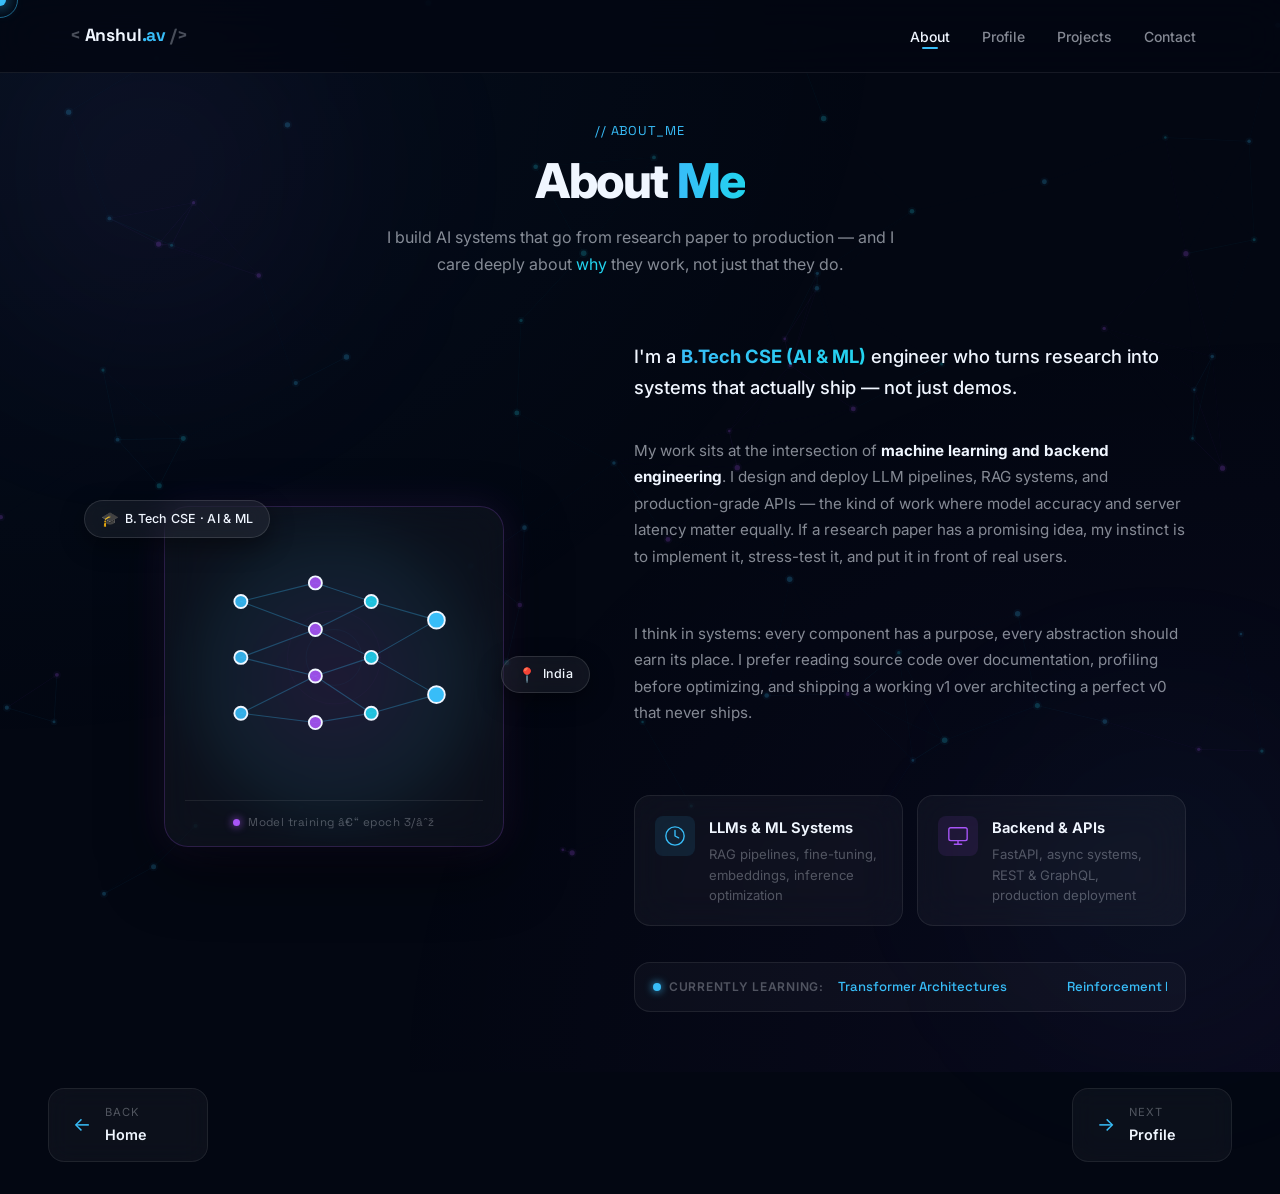
==== about.html @ 52696db9 "Initial portfolio upload" ====
<!DOCTYPE html>
<html lang="en">
<head>
  <meta charset="UTF-8" />
  <meta name="viewport" content="width=device-width, initial-scale=1.0" />
  <meta name="description" content="About Anshul Verma â€“ AI & ML Engineer. B.Tech CSE (AI & ML) student building intelligent, production-ready systems." />
  <title>About â€“ Anshul Verma</title>
  <link rel="preconnect" href="https://fonts.googleapis.com" />
  <link rel="preconnect" href="https://fonts.gstatic.com" crossorigin />
  <link href="https://fonts.googleapis.com/css2?family=Inter:wght@300;400;500;600;700;800;900&family=Space+Grotesk:wght@400;500;600;700&display=swap" rel="stylesheet" />
  <link rel="stylesheet" href="styles.css" />
</head>
<body data-page="about">

  <canvas id="neural-canvas"></canvas>
  <div class="cursor" id="cursor"></div>
  <div class="cursor-follower" id="cursor-follower"></div>

  <!-- â•â•â•â•â•â•â•â•â•â•â•â•â•â•â•â•â•â•â• NAVIGATION â•â•â•â•â•â•â•â•â•â•â•â•â•â•â•â•â•â•â• -->
  <nav class="navbar scrolled" id="navbar">
    <div class="nav-inner">
      <a href="index.html" class="nav-logo" id="nav-logo">
        <span class="logo-bracket">&lt;</span>
        Anshul<span class="accent">.av</span>
        <span class="logo-bracket">/&gt;</span>
      </a>
      <ul class="nav-links" id="nav-links">
        <li><a href="about.html"    class="nav-link active" data-page="about">About</a></li>
        <li><a href="profile.html"  class="nav-link" data-page="profile">Profile</a></li>
        <li><a href="projects.html" class="nav-link" data-page="projects">Projects</a></li>
        <li><a href="contact.html"  class="nav-link" data-page="contact">Contact</a></li>
      </ul>
      <button class="hamburger" id="hamburger" aria-label="Toggle menu">
        <span></span><span></span><span></span>
      </button>
    </div>
  </nav>

  <!-- â•â•â•â•â•â•â•â•â•â•â•â•â•â•â•â•â•â•â• ABOUT â•â•â•â•â•â•â•â•â•â•â•â•â•â•â•â•â•â•â• -->
  <section class="page-section about-section" id="about">
    <div class="page-bg-glow glow-purple-tl"></div>
    <div class="page-bg-glow glow-blue-br"></div>
    <div class="container">

      <div class="section-header page-header-anim">
        <span class="section-tag">// about_me</span>
        <h1 class="section-title">About <span class="gradient-text">Me</span></h1>
        <p class="section-sub">I build AI systems that go from research paper to production — and I care deeply about <em style="color:var(--cyan);font-style:normal">why</em> they work, not just that they do.</p>
      </div>

      <div class="about-grid-v2">

        <!-- â”€â”€ LEFT: Visual â”€â”€ -->
        <div class="about-visual about-animate-left">
          <div class="about-visual-glow"></div>

          <!-- Brain card -->
          <div class="about-brain-card glass-card">
            <svg class="brain-svg" viewBox="0 0 320 280" xmlns="http://www.w3.org/2000/svg">
              <!-- Connection lines -->
              <g stroke="rgba(56,189,248,0.3)" stroke-width="1.2" fill="none">
                <line class="nn-line" x1="60" y1="80"  x2="140" y2="60"/>
                <line class="nn-line" x1="60" y1="80"  x2="140" y2="110"/>
                <line class="nn-line" x1="60" y1="140" x2="140" y2="110"/>
                <line class="nn-line" x1="60" y1="140" x2="140" y2="160"/>
                <line class="nn-line" x1="60" y1="200" x2="140" y2="160"/>
                <line class="nn-line" x1="60" y1="200" x2="140" y2="210"/>
                <line class="nn-line" x1="140" y1="60"  x2="200" y2="80"/>
                <line class="nn-line" x1="140" y1="110" x2="200" y2="80"/>
                <line class="nn-line" x1="140" y1="110" x2="200" y2="140"/>
                <line class="nn-line" x1="140" y1="160" x2="200" y2="140"/>
                <line class="nn-line" x1="140" y1="160" x2="200" y2="200"/>
                <line class="nn-line" x1="140" y1="210" x2="200" y2="200"/>
                <line class="nn-line" x1="200" y1="80"  x2="270" y2="100"/>
                <line class="nn-line" x1="200" y1="140" x2="270" y2="100"/>
                <line class="nn-line" x1="200" y1="140" x2="270" y2="180"/>
                <line class="nn-line" x1="200" y1="200" x2="270" y2="180"/>
              </g>
              <!-- Input nodes -->
              <g fill="rgba(56,189,248,0.9)">
                <circle class="nn-node n1" cx="60" cy="80"  r="7"/>
                <circle class="nn-node n2" cx="60" cy="140" r="7"/>
                <circle class="nn-node n3" cx="60" cy="200" r="7"/>
              </g>
              <!-- Hidden layer 1 -->
              <g fill="rgba(168,85,247,0.9)">
                <circle class="nn-node n4" cx="140" cy="60"  r="7"/>
                <circle class="nn-node n5" cx="140" cy="110" r="7"/>
                <circle class="nn-node n6" cx="140" cy="160" r="7"/>
                <circle class="nn-node n7" cx="140" cy="210" r="7"/>
              </g>
              <!-- Hidden layer 2 -->
              <g fill="rgba(34,211,238,0.9)">
                <circle class="nn-node n8" cx="200" cy="80"  r="7"/>
                <circle class="nn-node n1" cx="200" cy="140" r="7"/>
                <circle class="nn-node n2" cx="200" cy="200" r="7"/>
              </g>
              <!-- Output -->
              <g fill="rgba(56,189,248,1)">
                <circle class="nn-node n3" cx="270" cy="100" r="9"/>
                <circle class="nn-node n4" cx="270" cy="180" r="9"/>
              </g>
              <!-- Pulse rings -->
              <circle cx="160" cy="140" r="30" stroke="rgba(56,189,248,0.3)" stroke-width="1" fill="none" opacity="0.15" class="pulse-ring"/>
              <circle cx="160" cy="140" r="50" stroke="rgba(168,85,247,0.2)" stroke-width="1" fill="none" opacity="0.15" class="pulse-ring pr2"/>
            </svg>

            <div class="brain-card-footer">
              <span class="brain-chip">
                <span class="chip-dot"></span>
                Model training â€“ epoch 3/âˆž
              </span>
            </div>
          </div>

          <!-- Floating info chips -->
          <div class="info-chip chip-a glass-pill">
            <span class="chip-icon">&#127891;</span> B.Tech CSE &middot; AI &amp; ML
          </div>
          <div class="info-chip chip-b glass-pill">
            <span class="chip-icon">&#128205;</span> India
          </div>
        </div>

        <!-- â”€â”€ RIGHT: Text content â”€â”€ -->
        <div class="about-content about-animate-right">

          <!-- Intro -->
          <div class="about-intro">
            <p class="about-lead">
              I'm a <span class="highlight-word">B.Tech CSE (AI &amp; ML)</span> engineer who turns research into systems that actually ship &mdash; not just demos.
            </p>
            <p class="about-body">
              My work sits at the intersection of <strong style="color:var(--text-primary)">machine learning and backend engineering</strong>.
              I design and deploy LLM pipelines, RAG systems, and production-grade APIs &mdash;
              the kind of work where model accuracy and server latency matter equally.
              If a research paper has a promising idea, my instinct is to implement it, stress-test it, and put it in front of real users.
            </p>
            <p class="about-body">
              I think in systems: every component has a purpose, every abstraction should earn its place.
              I prefer reading source code over documentation, profiling before optimizing,
              and shipping a working v1 over architecting a perfect v0 that never ships.
            </p>
          </div>

          <!-- Focus area cards - reduced to 2 meaningful ones -->
          <div class="interest-grid interest-grid-2col">
            <div class="interest-card glass-card">
              <div class="interest-icon-wrap blue">
                <svg viewBox="0 0 24 24" width="22" height="22"><path d="M12 2a10 10 0 100 20A10 10 0 0012 2z"/><path d="M12 6v6l4 2"/></svg>
              </div>
              <div>
                <strong>LLMs &amp; ML Systems</strong>
                <p>RAG pipelines, fine-tuning, embeddings, inference optimization</p>
              </div>
            </div>
            <div class="interest-card glass-card">
              <div class="interest-icon-wrap purple">
                <svg viewBox="0 0 24 24" width="22" height="22"><rect x="2" y="3" width="20" height="14" rx="2"/><path d="M8 21h8M12 17v4"/></svg>
              </div>
              <div>
                <strong>Backend &amp; APIs</strong>
                <p>FastAPI, async systems, REST &amp; GraphQL, production deployment</p>
              </div>
            </div>
          </div>

          <!-- Currently learning ticker -->
          <div class="learning-bar">
            <span class="learning-label">
              <span class="badge-dot blue-anim"></span>
              Currently learning:
            </span>
            <div class="learning-ticker-wrap">
              <div class="learning-ticker" id="learning-ticker">
                <span>Transformer Architectures</span>
                <span>Reinforcement Learning</span>
                <span>Kubernetes &amp; MLOps</span>
                <span>LangGraph Agents</span>
                <span>Rust for Systems</span>
              </div>
            </div>
          </div>

        </div>
      </div>
    </div>
  </section>

  <!-- Page navigation hints -->
  <div class="page-nav-hints">
    <a href="index.html" class="page-hint-card hint-prev">
      <span class="hint-icon">&larr;</span>
      <div>
        <span class="hint-label">Back</span>
        <span class="hint-title">Home</span>
      </div>
    </a>
    <a href="profile.html" class="page-hint-card">
      <span class="hint-icon">&rarr;</span>
      <div>
        <span class="hint-label">Next</span>
        <span class="hint-title">Profile</span>
      </div>
    </a>
  </div>

  <script src="script.js?v=20260416162030"></script>
</body>
</html>
---- styles.css ----
/* â•â•â•â•â•â•â•â•â•â•â•â•â•â•â•â•â•â•â•â•â•â•â•â•â•â•â•â•â•â•â•â•â•â•â•â•â•â•â•â•â•â•â•
   NEURAL.DEV â€” AI Portfolio Styles
   â•â•â•â•â•â•â•â•â•â•â•â•â•â•â•â•â•â•â•â•â•â•â•â•â•â•â•â•â•â•â•â•â•â•â•â•â•â•â•â•â•â•â• */

/* â”€â”€ Reset & Base â”€â”€ */
*, *::before, *::after { box-sizing: border-box; margin: 0; padding: 0; }

:root {
  --bg-black:    #030712;
  --bg-navy:     #060d1f;
  --bg-card:     rgba(255,255,255,0.04);
  --bg-card-hov: rgba(255,255,255,0.07);
  --border:      rgba(255,255,255,0.08);
  --border-hov:  rgba(56,189,248,0.35);

  --blue:   #38bdf8;
  --cyan:   #22d3ee;
  --purple: #a855f7;
  --violet: #7c3aed;
  --pink:   #ec4899;

  --grad-main:   linear-gradient(135deg, var(--blue), var(--purple));
  --grad-text:   linear-gradient(90deg, var(--blue), var(--cyan), var(--purple));
  --grad-glow:   radial-gradient(ellipse at center, rgba(56,189,248,0.15), transparent 70%);

  --text-primary:   #f0f6ff;
  --text-secondary: rgba(240,246,255,0.55);
  --text-muted:     rgba(240,246,255,0.30);

  --font-main: 'Inter', system-ui, sans-serif;
  --font-mono: 'Space Grotesk', monospace;

  --radius-sm:  8px;
  --radius-md:  16px;
  --radius-lg:  24px;
  --radius-xl:  32px;

  --shadow-glow-blue:   0 0 40px rgba(56,189,248,0.25);
  --shadow-glow-purple: 0 0 40px rgba(168,85,247,0.25);
  --transition:  all 0.3s cubic-bezier(0.4, 0, 0.2, 1);
}

html { scroll-behavior: smooth; scrollbar-width: thin; scrollbar-color: var(--blue) var(--bg-black); }
html::-webkit-scrollbar { width: 5px; }
html::-webkit-scrollbar-track { background: var(--bg-black); }
html::-webkit-scrollbar-thumb { background: var(--blue); border-radius: 99px; }

body {
  font-family: var(--font-main);
  background: var(--bg-black);
  color: var(--text-primary);
  overflow-x: hidden;
  
  line-height: 1.65;
  -webkit-font-smoothing: antialiased;
}

svg { stroke: currentColor; stroke-width: 2; fill: none; stroke-linecap: round; stroke-linejoin: round; }

a { color: inherit; text-decoration: none; }

/* â”€â”€ Utility â”€â”€ */
.container { max-width: 1140px; margin: 0 auto; padding: 0 24px; }
.gradient-text {
  background: var(--grad-text);
  -webkit-background-clip: text;
  background-clip: text;
  -webkit-text-fill-color: transparent;
  background-size: 200% auto;
  animation: grad-shift 4s ease infinite;
}

@keyframes grad-shift {
  0%,100% { background-position: 0% center; }
  50%      { background-position: 100% center; }
}

.glass-card { transform: translateZ(0);
  background: var(--bg-card);
  border: 1px solid var(--border);
  backdrop-filter: blur(20px);
  -webkit-backdrop-filter: blur(20px);
  border-radius: var(--radius-lg);
  transition: var(--transition);
}
.glass-card:hover { background: var(--bg-card-hov); border-color: var(--border-hov); }

.glass-pill {
  background: rgba(255,255,255,0.06);
  border: 1px solid rgba(255,255,255,0.12);
  backdrop-filter: blur(12px);
  border-radius: 99px;
  padding: 6px 16px;
  font-size: 0.78rem;
  font-weight: 500;
  letter-spacing: 0.02em;
}

.accent        { color: var(--blue); }
.accent-blue   { color: var(--blue); }
.accent-cyan   { color: var(--cyan); }
.accent-purple { color: var(--purple); }

/* â”€â”€ Canvas â”€â”€ */
#neural-canvas {
  position: fixed;
  inset: 0;
  z-index: 0;
  pointer-events: none;
  opacity: 0.55;
}

/* â”€â”€ Custom Cursor â”€â”€ */
.cursor {
  width: 12px; height: 12px;
  background: var(--blue);
  border-radius: 50%;
  position: fixed;
  top: 0; left: 0;
  pointer-events: none;
  z-index: 9999;
  transform: translate(-50%,-50%);
  transition: transform 0.1s, background 0.2s, opacity 0.3s;
  box-shadow: 0 0 16px var(--blue);
  opacity: 0;
}
.cursor-follower {
  width: 36px; height: 36px;
  border: 1.5px solid rgba(56,189,248,0.5);
  border-radius: 50%;
  position: fixed;
  top: 0; left: 0;
  pointer-events: none;
  z-index: 9998;
  transform: translate(-50%,-50%);
  transition: transform 0.15s ease, width 0.25s, height 0.25s, border-color 0.25s, opacity 0.3s;
  opacity: 0;
}
body:has(a:hover) .cursor-follower,
body:has(button:hover) .cursor-follower {
  width: 56px; height: 56px;
  border-color: rgba(168,85,247,0.6);
}
body:has(a:hover) .cursor { background: var(--purple); box-shadow: 0 0 16px var(--purple); }

/* â”€â”€ Navbar â”€â”€ */
.navbar {
  position: fixed;
  top: 0; left: 0; right: 0;
  z-index: 1000;
  padding: 0 24px;
  background: transparent;
  transition: var(--transition);
}
.navbar.scrolled {
  background: rgba(3,7,18,0.85);
  backdrop-filter: blur(20px);
  -webkit-backdrop-filter: blur(20px);
  border-bottom: 1px solid var(--border);
}
.nav-inner {
  max-width: 1140px;
  margin: 0 auto;
  display: flex;
  align-items: center;
  height: 72px;
  gap: 40px;
}
.nav-logo {
  font-family: var(--font-mono);
  font-size: 1.1rem;
  font-weight: 700;
  letter-spacing: -0.01em;
  white-space: nowrap;
  flex-shrink: 0;
}
.logo-bracket { color: var(--text-muted); }

.nav-links {
  display: flex;
  list-style: none;
  gap: 4px;
  margin-left: auto;
}
.nav-link {
  padding: 8px 14px;
  font-size: 0.875rem;
  font-weight: 500;
  color: var(--text-secondary);
  border-radius: var(--radius-sm);
  transition: var(--transition);
  position: relative;
}
.nav-link::after {
  content: '';
  position: absolute;
  bottom: 4px; left: 50%;
  width: 0; height: 2px;
  background: var(--blue);
  border-radius: 99px;
  transform: translateX(-50%);
  transition: width 0.3s;
}
.nav-link:hover, .nav-link.active { color: var(--text-primary); }
.nav-link.active::after, .nav-link:hover::after { width: 16px; }

.nav-cta {
  display: flex;
  align-items: center;
  gap: 8px;
  padding: 10px 22px;
  background: var(--grad-main);
  border-radius: var(--radius-sm);
  font-size: 0.875rem;
  font-weight: 600;
  flex-shrink: 0;
  transition: var(--transition);
  box-shadow: 0 0 24px rgba(56,189,248,0.2);
}
.nav-cta svg { width: 16px; height: 16px; transition: transform 0.3s; }
.nav-cta:hover { box-shadow: 0 0 32px rgba(56,189,248,0.4); transform: translateY(-1px); }
.nav-cta:hover svg { transform: translateX(3px); }

.hamburger {
  display: none;
  flex-direction: column;
  justify-content: center;
  gap: 5px;
  background: none;
  border: none;
  
  padding: 4px;
  margin-left: auto;
}
.hamburger span {
  display: block;
  width: 24px;
  height: 2px;
  background: var(--text-primary);
  border-radius: 2px;
  transition: var(--transition);
}

/* â”€â”€ Hero â”€â”€ */
.hero {
  min-height: 100vh;
  display: grid;
  grid-template-columns: 1fr 1fr;
  align-items: center;
  gap: 60px;
  padding: 120px 60px 80px;
  max-width: 1240px;
  margin: 0 auto;
  position: relative;
  z-index: 1;
}
.hero-grid-overlay {
  position: absolute;
  inset: 0;
  background-image:
    linear-gradient(rgba(56,189,248,0.03) 1px, transparent 1px),
    linear-gradient(90deg, rgba(56,189,248,0.03) 1px, transparent 1px);
  background-size: 60px 60px;
  mask-image: radial-gradient(ellipse at 50% 50%, black 40%, transparent 80%);
  pointer-events: none;
}
.hero-badge {
  display: inline-flex;
  align-items: center;
  gap: 8px;
  padding: 8px 18px;
  background: rgba(56,189,248,0.08);
  border: 1px solid rgba(56,189,248,0.2);
  border-radius: 99px;
  font-size: 0.8rem;
  font-weight: 500;
  color: var(--blue);
  margin-bottom: 28px;
  animation: fade-up 0.7s ease both;
}
.badge-dot {
  width: 8px; height: 8px;
  border-radius: 50%;
  background: var(--blue);
  box-shadow: 0 0 8px var(--blue);
  animation: pulse-dot 2s ease infinite;
}
.badge-dot.green { background: #22c55e; box-shadow: 0 0 8px #22c55e; }
@keyframes pulse-dot {
  0%,100% { transform: scale(1); opacity: 1; }
  50%      { transform: scale(1.3); opacity: 0.7; }
}

.hero-title {
  font-size: clamp(2.8rem, 5vw, 5rem);
  font-weight: 900;
  line-height: 1.08;
  letter-spacing: -0.03em;
  margin-bottom: 24px;
}
.hero-title .line {
  display: block;
  animation: fade-up 0.7s ease both;
}
.hero-title .line:nth-child(1) { animation-delay: 0.1s; }
.hero-title .line:nth-child(2) { animation-delay: 0.2s; }
.hero-title .line:nth-child(3) { animation-delay: 0.3s; }

.hero-sub {
  font-size: 1.05rem;
  color: var(--text-secondary);
  max-width: 500px;
  line-height: 1.75;
  margin-bottom: 36px;
  animation: fade-up 0.7s 0.4s ease both;
}

.hero-actions {
  display: flex;
  gap: 14px;
  flex-wrap: wrap;
  margin-bottom: 48px;
  animation: fade-up 0.7s 0.5s ease both;
}

/* Buttons */
.btn {
  display: inline-flex;
  align-items: center;
  gap: 8px;
  padding: 13px 28px;
  border-radius: var(--radius-sm);
  font-size: 0.9rem;
  font-weight: 600;
  
  border: none;
  transition: var(--transition);
  position: relative;
  overflow: hidden;
}
.btn-primary {
  background: var(--grad-main);
  color: #fff;
  box-shadow: 0 0 28px rgba(56,189,248,0.2);
}
.btn-primary:hover { transform: translateY(-2px); box-shadow: 0 0 44px rgba(56,189,248,0.35); }
.btn-ghost {
  background: var(--bg-card);
  color: var(--text-primary);
  border: 1px solid var(--border);
}
.btn-ghost:hover { border-color: var(--border-hov); background: var(--bg-card-hov); transform: translateY(-2px); }
.btn.full-width { width: 100%; justify-content: center; }
.btn svg { width: 18px; height: 18px; }
.btn-glow {
  position: absolute;
  inset: 0;
  background: radial-gradient(circle at 50% 50%, rgba(255,255,255,0.15), transparent 70%);
  opacity: 0;
  transition: opacity 0.3s;
}
.btn:hover .btn-glow { opacity: 1; }

.hero-stats {
  display: flex;
  align-items: center;
  gap: 24px;
  animation: fade-up 0.7s 0.6s ease both;
}
.stat { text-align: center; }
.stat-num {
  display: block;
  font-size: 2rem;
  font-weight: 800;
  line-height: 1;
  background: var(--grad-text);
  -webkit-background-clip: text;
  background-clip: text;
  -webkit-text-fill-color: transparent;
}
.stat-label { font-size: 0.75rem; color: var(--text-muted); font-weight: 500; letter-spacing: 0.04em; text-transform: uppercase; }
.stat-divider { width: 1px; height: 40px; background: var(--border); }

/* Hero Visual */
.hero-visual {
  position: relative;
  display: flex;
  justify-content: center;
  align-items: center;
  min-height: 480px;
  animation: fade-up 0.9s 0.3s ease both;
}

/* Orbs */
.orb {
  position: absolute;
  border-radius: 50%;
  filter: blur(70px);
  pointer-events: none;
  animation: orb-float 8s ease-in-out infinite;
}
.orb-1 { width: 280px; height: 280px; background: rgba(56,189,248,0.14); top: -40px; right: -40px; animation-delay: 0s; }
.orb-2 { width: 200px; height: 200px; background: rgba(168,85,247,0.16); bottom: 40px; left: -20px; animation-delay: -3s; }
.orb-3 { width: 140px; height: 140px; background: rgba(34,211,238,0.1); top: 50%; right: 60px; animation-delay: -5s; }
@keyframes orb-float {
  0%,100% { transform: translateY(0) scale(1); }
  50%      { transform: translateY(-20px) scale(1.05); }
}

/* AI Card */
.ai-card {
  width: 380px;
  padding: 0;
  overflow: hidden;
  box-shadow: 0 24px 60px rgba(0,0,0,0.5), var(--shadow-glow-blue);
  animation: card-float 6s ease-in-out infinite;
  position: relative;
  z-index: 2;
}
@keyframes card-float {
  0%,100% { transform: translateY(0) rotate(0.5deg); }
  50%      { transform: translateY(-12px) rotate(-0.5deg); }
}
.ai-card-header {
  display: flex;
  align-items: center;
  justify-content: space-between;
  padding: 14px 18px;
  border-bottom: 1px solid var(--border);
  background: rgba(255,255,255,0.03);
}
.ai-card-dots { display: flex; gap: 6px; }
.ai-card-dots span { width: 10px; height: 10px; border-radius: 50%; background: rgba(255,255,255,0.12); }
.ai-card-dots span:nth-child(1) { background: #ff5f57; }
.ai-card-dots span:nth-child(2) { background: #ffbd2e; }
.ai-card-dots span:nth-child(3) { background: #28ca42; }
.ai-card-label { font-size: 0.7rem; color: var(--text-muted); font-family: var(--font-mono); letter-spacing: 0.02em; }

.ai-card-body { padding: 18px; display: flex; flex-direction: column; gap: 10px; }

.terminal-line {
  font-family: var(--font-mono);
  font-size: 0.78rem;
  line-height: 1.6;
  color: var(--text-secondary);
}
.t-key    { color: var(--blue); }
.t-op     { color: var(--text-muted); }
.t-str    { color: #86efac; }
.t-fn     { color: var(--purple); }
.t-paren  { color: var(--cyan); }
.t-num    { color: #fdba74; }
.t-comment{ color: var(--cyan); }
.typing::after {
  content: '|';
  animation: blink 1s step-end infinite;
  color: var(--blue);
}
@keyframes blink { 0%,100%{opacity:1} 50%{opacity:0} }

.progress-bar-wrap {
  height: 4px;
  background: rgba(255,255,255,0.06);
  border-radius: 99px;
  overflow: hidden;
  margin-top: 4px;
}
.progress-bar {
  height: 100%;
  width: 0%;
  background: var(--grad-main);
  border-radius: 99px;
  animation: progress-fill 3s 1s ease forwards;
}
@keyframes progress-fill { to { width: 87%; } }

.metric-row {
  display: flex;
  gap: 12px;
  margin-top: 4px;
}
.metric {
  flex: 1;
  display: flex;
  flex-direction: column;
  gap: 4px;
  padding: 10px;
  background: rgba(255,255,255,0.04);
  border-radius: var(--radius-sm);
  border: 1px solid var(--border);
}
.m-label { font-size: 0.62rem; color: var(--text-muted); text-transform: uppercase; letter-spacing: 0.05em; }
.m-val { font-size: 0.9rem; font-weight: 700; font-family: var(--font-mono); }

/* Floating tags */
.tag-float {
  position: absolute;
  z-index: 3;
  box-shadow: 0 8px 24px rgba(0,0,0,0.4);
  animation: tag-float 4s ease-in-out infinite;
}
.tag-1 { top: 10%; left: -30px;  animation-delay: 0s; }
.tag-2 { top: 30%; right: -30px; animation-delay: -1.5s; }
.tag-3 { bottom: 25%; left: -20px; animation-delay: -2.5s; }
.tag-4 { bottom: 10%; right: -20px; animation-delay: -1s; }
@keyframes tag-float {
  0%,100% { transform: translateY(0); }
  50%      { transform: translateY(-8px); }
}

/* â”€â”€ Sections â”€â”€ */
.section {
  padding: 120px 0;
  position: relative;
  z-index: 1;
}
.section-header {
  text-align: center;
  margin-bottom: 64px;
}
.section-tag {
  font-family: var(--font-mono);
  font-size: 0.8rem;
  color: var(--blue);
  letter-spacing: 0.06em;
  text-transform: uppercase;
  display: block;
  margin-bottom: 12px;
}
.section-title {
  font-size: clamp(2rem, 4vw, 3rem);
  font-weight: 800;
  letter-spacing: -0.03em;
  line-height: 1.15;
}
.section-sub {
  font-size: 1rem;
  color: var(--text-secondary);
  max-width: 520px;
  margin: 16px auto 0;
}

/* Reveal animation â€” disabled, all sections use direct CSS animations */
.reveal {
  opacity: 1;
  transform: none;
}
.reveal.in-view {
  opacity: 1;
  transform: none;
}
/* Hard fallback: force all reveals visible after 3s so content is never stuck hidden */
.reveal-unlocked .reveal {
  opacity: 1 !important;
  transform: translateY(0) !important;
}
/* Reduced motion + print fallback */
@media (prefers-reduced-motion: reduce) {
  .reveal { opacity: 1; transform: none; }
}

/* â”€â”€ About v2 â”€â”€ */
.about-section {
  background:
    radial-gradient(ellipse at top left,  rgba(56,189,248,0.05), transparent 50%),
    radial-gradient(ellipse at bottom right, rgba(168,85,247,0.05), transparent 50%);
}

/* Slightly fade particles on about page for less visual noise */
[data-page="about"] #neural-canvas { opacity: 0.28; }

.PLACEHOLDER_REMOVE {
}

/* About section â€” always visible, animates in nicely when JS adds .about-visible */
.about-header-anim,
.about-animate-left,
.about-animate-right {
  /* Start visible â€” JS will briefly hide and animate in for enhancement */
  opacity: 1;
  transform: none;
  transition: opacity 0.7s cubic-bezier(0.4, 0, 0.2, 1),
              transform 0.7s cubic-bezier(0.4, 0, 0.2, 1);
}

/* JS-enhanced: only hide initially if JS is active (body gets js-ready class) */
.js-ready .about-header-anim { opacity: 0; transform: translateY(24px); }
.js-ready .about-animate-left  { opacity: 0; transform: translateX(-36px); }
.js-ready .about-animate-right { opacity: 0; transform: translateX(36px); }

.about-header-anim.about-visible  { opacity: 1; transform: translateY(0); }
.about-animate-left.about-visible  { opacity: 1; transform: translateX(0); }
.about-animate-right.about-visible { opacity: 1; transform: translateX(0); }

/* Safety: always show regardless */
.reveal-unlocked .about-header-anim,
.reveal-unlocked .about-animate-left,
.reveal-unlocked .about-animate-right {
  opacity: 1 !important;
  transform: none !important;
}

/* Split grid */
.about-grid-v2 {
  display: grid;
  grid-template-columns: 1fr 1.15fr;
  gap: 60px;
  align-items: center;
}

/* â”€â”€ LEFT: Visual â”€â”€ */
.about-visual {
  position: relative;
  display: flex;
  justify-content: center;
  align-items: center;
  min-height: 420px;
  min-width: 0;
}
.about-visual-glow {
  position: absolute;
  width: 340px; height: 340px;
  border-radius: 50%;
  background: radial-gradient(circle, rgba(168,85,247,0.12), rgba(56,189,248,0.08) 50%, transparent 70%);
  animation: glow-pulse 4s ease-in-out infinite;
  pointer-events: none;
}

/* Brain card */
.about-brain-card {
  width: 340px;
  padding: 20px 20px 14px;
  border-color: rgba(168,85,247,0.2);
  box-shadow: 0 24px 60px rgba(0,0,0,0.5), 0 0 40px rgba(168,85,247,0.12);
  animation: card-float 7s ease-in-out infinite;
  z-index: 2;
  position: relative;
}
.brain-svg { width: 100%; height: auto; display: block; }

/* Neural node pulse animations */
.nn-node { animation: node-pulse 3s ease-in-out infinite; }
.n1 { animation-delay: 0s; }
.n2 { animation-delay: 0.4s; }
.n3 { animation-delay: 0.8s; }
.n4 { animation-delay: 0.2s; }
.n5 { animation-delay: 0.6s; }
.n6 { animation-delay: 1s; }
.n7 { animation-delay: 0.3s; }
.n8 { animation-delay: 0.9s; }
@keyframes node-pulse {
  0%,100% { opacity: 0.8; transform: scale(1); }
  50%      { opacity: 1;   transform: scale(1.15); }
}

/* Connection line shimmer */
.nn-line { animation: line-shimmer 3s ease-in-out infinite; }
.nn-line:nth-child(even) { animation-delay: 0.7s; }
@keyframes line-shimmer {
  0%,100% { opacity: 0.25; }
  50%      { opacity: 0.65; }
}

/* Pulse rings on center node */
.pulse-ring { animation: ring-expand 3s ease-out infinite; transform-origin: 160px 140px; }
.pr2        { animation-delay: 1s; }
@keyframes ring-expand {
  0%   { transform: scale(0.8); opacity: 0.4; }
  70%  { transform: scale(1.4); opacity: 0; }
  100% { transform: scale(0.8); opacity: 0; }
}

/* Card footer chip */
.brain-card-footer {
  margin-top: 12px;
  padding-top: 12px;
  border-top: 1px solid var(--border);
  display: flex;
  justify-content: center;
}
.brain-chip {
  display: inline-flex;
  align-items: center;
  gap: 8px;
  font-size: 0.72rem;
  font-family: var(--font-mono);
  color: var(--text-muted);
  letter-spacing: 0.04em;
}
.chip-dot {
  width: 7px; height: 7px;
  border-radius: 50%;
  background: #a855f7;
  box-shadow: 0 0 8px #a855f7;
  animation: pulse-dot 1.5s ease infinite;
  flex-shrink: 0;
}

/* Floating info chips */
.info-chip {
  position: absolute;
  font-size: 0.78rem;
  font-weight: 500;
  display: flex;
  align-items: center;
  gap: 6px;
  box-shadow: 0 8px 24px rgba(0,0,0,0.4);
  animation: tag-float 4s ease-in-out infinite;
  z-index: 3;
  white-space: nowrap;
}
.chip-icon { font-size: 0.9rem; }
.chip-a { top: 8%;  left: -10px; animation-delay: 0s; }
.chip-b { top: 45%; right: -16px; animation-delay: -1.5s; }
.chip-c { bottom: 8%; left: 10px; animation-delay: -2.8s; }

/* â”€â”€ RIGHT: Content â”€â”€ */
.about-content { display: flex; flex-direction: column; gap: 36px; min-width: 0; }

.about-intro { display: flex; flex-direction: column; gap: 18px; }
.about-lead {
  font-size: 1.12rem;
  font-weight: 500;
  line-height: 1.7;
  color: var(--text-primary);
}
.highlight-word {
  background: var(--grad-text);
  -webkit-background-clip: text;
  background-clip: text;
  -webkit-text-fill-color: transparent;
  background-size: 200% auto;
  animation: grad-shift 4s ease infinite;
  font-weight: 700;
}
.about-body {
  font-size: 0.94rem;
  color: var(--text-secondary);
  line-height: 1.8;
}
.about-body em {
  color: var(--cyan);
  font-style: normal;
  font-weight: 500;
}

/* Interest cards -- default 2x2 grid */
.interest-grid {
  display: grid;
  grid-template-columns: 1fr 1fr;
  gap: 12px;
}
/* 2-card layout: side by side, slightly larger */
.interest-grid-2col {
  display: grid;
  grid-template-columns: 1fr 1fr;
  gap: 14px;
}
.interest-grid-2col .interest-card {
  padding: 20px 20px;
}
.interest-grid-2col .interest-card strong { font-size: 0.92rem; }
.interest-grid-2col .interest-card p { font-size: 0.82rem; }
.interest-card {
  display: flex;
  align-items: flex-start;
  gap: 14px;
  padding: 16px 18px;
  border-radius: var(--radius-md);
  transition: var(--transition);
}
.interest-card:hover {
  transform: translateY(-3px);
  border-color: var(--border-hov);
  background: var(--bg-card-hov);
}
.interest-card strong {
  display: block;
  font-size: 0.88rem;
  font-weight: 650;
  margin-bottom: 4px;
  color: var(--text-primary);
}
.interest-card p {
  font-size: 0.78rem;
  color: var(--text-muted);
  margin: 0;
  line-height: 1.55;
}

/* Colored icon wraps */
.interest-icon-wrap {
  width: 40px; height: 40px;
  border-radius: var(--radius-sm);
  display: flex;
  align-items: center;
  justify-content: center;
  flex-shrink: 0;
}
.interest-icon-wrap.blue   { background: rgba(56,189,248,0.1);  color: var(--blue); }
.interest-icon-wrap.purple { background: rgba(168,85,247,0.1); color: var(--purple); }
.interest-icon-wrap.cyan   { background: rgba(34,211,238,0.1);  color: var(--cyan); }
.interest-icon-wrap.pink   { background: rgba(236,72,153,0.1);  color: var(--pink); }
.interest-icon-wrap svg    { stroke-width: 1.5; }

/* Learning ticker bar */
.learning-bar {
  display: flex;
  align-items: center;
  gap: 14px;
  padding: 13px 18px;
  background: rgba(255,255,255,0.03);
  border: 1px solid var(--border);
  border-radius: var(--radius-md);
  overflow: hidden;
}
.learning-label {
  display: flex;
  align-items: center;
  gap: 8px;
  font-size: 0.75rem;
  font-weight: 600;
  color: var(--text-muted);
  text-transform: uppercase;
  letter-spacing: 0.06em;
  white-space: nowrap;
  flex-shrink: 0;
}
.badge-dot.blue-anim {
  background: var(--blue);
  box-shadow: 0 0 8px var(--blue);
  animation: pulse-dot 1.5s ease infinite;
}
.learning-ticker-wrap { overflow: hidden; flex: 1; min-width: 0; }
.learning-ticker {
  display: flex;
  gap: 0;
}
.learning-ticker span {
  font-size: 0.82rem;
  font-family: var(--font-mono);
  color: var(--blue);
  font-weight: 500;
  white-space: nowrap;
  padding-right: 60px;
  animation: ticker-scroll 14s linear infinite;
}
@keyframes ticker-scroll {
  0%   { transform: translateX(0); }
  100% { transform: translateX(-50%); }
}

/* â”€â”€ Responsive â”€â”€ */
@media (max-width: 960px) {
  .about-grid-v2 { grid-template-columns: 1fr; gap: 48px; }
  .about-visual  { min-height: 320px; }
  .about-brain-card { width: 300px; }
  .chip-a { top: 5%;  left: 0; }
  .chip-b { top: 42%; right: 0; }
  .chip-c { bottom: 5%; left: 20px; }
}
@media (max-width: 600px) {
  .interest-grid { grid-template-columns: 1fr; }
  .learning-bar  { flex-direction: column; align-items: flex-start; gap: 8px; }
  .about-brain-card { width: 280px; }
}

.about-img-wrap { position: relative; display: flex; justify-content: center; }
.about-glow-ring {
  position: absolute;
  width: 260px; height: 260px;
  border-radius: 50%;
  background: radial-gradient(circle, rgba(56,189,248,0.15), transparent 70%);
  animation: glow-pulse 3s ease-in-out infinite;
}
@keyframes glow-pulse {
  0%,100% { transform: scale(1); opacity: 0.7; }
  50%      { transform: scale(1.12); opacity: 1; }
}
.about-avatar {
  width: 220px; height: 220px;
  border-radius: 50%;
  display: flex;
  align-items: center;
  justify-content: center;
  position: relative;
  z-index: 1;
  border-color: rgba(56,189,248,0.2);
  box-shadow: 0 0 60px rgba(56,189,248,0.1);
}
.avatar-inner { position: relative; width: 140px; height: 140px; }
.avatar-icon { position: absolute; inset: 0; display: flex; align-items: center; justify-content: center; z-index: 2; }
.avatar-icon svg { width: 80px; height: 80px; }
.avatar-rings { position: absolute; inset: -20px; }
.ring {
  position: absolute;
  border-radius: 50%;
  border: 1px solid rgba(56,189,248,0.15);
  animation: ring-spin linear infinite;
}
.r1 { inset: 0; animation-duration: 8s; }
.r2 { inset: -18px; animation-duration: 12s; animation-direction: reverse; border-color: rgba(168,85,247,0.15); }
.r3 { inset: -36px; animation-duration: 16s; border-color: rgba(34,211,238,0.1); }
@keyframes ring-spin { to { transform: rotate(360deg); } }

.about-badge-card {
  position: absolute;
  bottom: -16px; right: 10px;
  font-size: 0.78rem;
  font-weight: 500;
  z-index: 3;
  display: flex;
  align-items: center;
  gap: 8px;
  padding: 8px 16px;
  box-shadow: 0 8px 24px rgba(0,0,0,0.4);
}

.about-lead {
  font-size: 1.15rem;
  font-weight: 500;
  line-height: 1.7;
  margin-bottom: 16px;
}
.about-body {
  font-size: 0.95rem;
  color: var(--text-secondary);
  line-height: 1.75;
  margin-bottom: 32px;
}
.about-highlights { display: flex; flex-direction: column; gap: 16px; }
.highlight-item {
  display: flex;
  align-items: flex-start;
  gap: 16px;
  padding: 16px;
  background: var(--bg-card);
  border: 1px solid var(--border);
  border-radius: var(--radius-md);
  transition: var(--transition);
}
.highlight-item:hover { border-color: var(--border-hov); background: var(--bg-card-hov); }
.highlight-icon { font-size: 1.3rem; flex-shrink: 0; margin-top: 2px; }
.highlight-item strong { display: block; font-size: 0.9rem; font-weight: 600; margin-bottom: 2px; }
.highlight-item p { font-size: 0.82rem; color: var(--text-muted); margin: 0; }

/* â”€â”€ Skills â”€â”€ */
.skills-section { background: radial-gradient(ellipse at bottom right, rgba(168,85,247,0.06), transparent 60%); }
.skills-categories {
  display: flex;
  gap: 8px;
  justify-content: center;
  flex-wrap: wrap;
  margin-bottom: 40px;
}
.skill-tab {
  padding: 10px 24px;
  border-radius: 99px;
  border: 1px solid var(--border);
  background: transparent;
  color: var(--text-secondary);
  font-size: 0.85rem;
  font-weight: 500;
  
  transition: var(--transition);
  font-family: var(--font-main);
}
.skill-tab:hover { border-color: var(--border-hov); color: var(--text-primary); }
.skill-tab.active {
  background: var(--grad-main);
  border-color: transparent;
  color: #fff;
  box-shadow: 0 0 20px rgba(56,189,248,0.2);
}

.skills-grid {
  display: grid;
  grid-template-columns: repeat(auto-fill, minmax(200px, 1fr));
  gap: 16px;
}
.skill-item {
  display: flex;
  flex-direction: column;
  gap: 12px;
  padding: 20px;
  background: var(--bg-card);
  border: 1px solid var(--border);
  border-radius: var(--radius-md);
  transition: var(--transition);
  animation: fade-up 0.5s ease both;
}
.skill-item:hover { border-color: var(--border-hov); background: var(--bg-card-hov); transform: translateY(-2px); }
.skill-top { display: flex; align-items: center; justify-content: space-between; }
.skill-name { font-size: 0.88rem; font-weight: 600; }
.skill-pct { font-size: 0.78rem; color: var(--blue); font-family: var(--font-mono); font-weight: 700; }
.skill-bar { height: 3px; background: rgba(255,255,255,0.07); border-radius: 99px; overflow: hidden; }
.skill-fill {
  height: 100%;
  border-radius: 99px;
  background: var(--grad-main);
  width: 0;
  transition: width 1.2s cubic-bezier(0.4, 0, 0.2, 1);
}
.skill-emoji { font-size: 1.2rem; }

/* "Currently Learning" variant */
.skill-item--learning {
  border-color: rgba(34, 211, 238, 0.18);
  background: rgba(34, 211, 238, 0.03);
}
.skill-item--learning:hover {
  border-color: rgba(34, 211, 238, 0.4);
  background: rgba(34, 211, 238, 0.06);
}
.skill-item--learning .skill-bar { background: rgba(34,211,238,0.08); }
.skill-item--learning .skill-fill { background: linear-gradient(90deg, rgba(34,211,238,0.5), rgba(34,211,238,0.2)); }
.skill-learning-badge {
  display: inline-flex;
  align-items: center;
  gap: 4px;
  font-size: 0.62rem;
  font-weight: 700;
  letter-spacing: 0.05em;
  text-transform: uppercase;
  color: var(--cyan);
  background: rgba(34,211,238,0.1);
  border: 1px solid rgba(34,211,238,0.25);
  border-radius: 99px;
  padding: 2px 8px;
}
.skill-learning-badge::before {
  content: '';
  width: 5px; height: 5px;
  border-radius: 50%;
  background: var(--cyan);
  animation: pulse-dot 1.5s ease infinite;
  flex-shrink: 0;
}

/* â”€â”€ Projects â”€â”€ */
.projects-section { background: radial-gradient(ellipse at top left, rgba(56,189,248,0.05), transparent 60%); }
.projects-grid {
  display: grid;
  grid-template-columns: repeat(3, 1fr);
  gap: 20px;
}
.project-card {
  padding: 28px;
  position: relative;
  overflow: hidden;
  transition: var(--transition);
  display: flex;
  flex-direction: column;
}
.project-card:hover { transform: translateY(-4px); border-color: var(--border-hov); }
.project-card.featured {
  background: linear-gradient(135deg, rgba(56,189,248,0.05), rgba(168,85,247,0.05));
  border-color: rgba(56,189,248,0.15);
}
@media (max-width: 1024px) {
  .projects-grid { grid-template-columns: repeat(2, 1fr); }
}
@media (max-width: 640px) {
  .projects-grid { grid-template-columns: 1fr; }
}
.project-glow {
  position: absolute;
  top: 0; left: 0;
  width: 100%; height: 2px;
  background: var(--grad-main);
  opacity: 0;
  transition: opacity 0.3s;
}
.project-card:hover .project-glow { opacity: 1; }

.project-top {
  display: flex;
  justify-content: space-between;
  align-items: center;
  margin-bottom: 12px;
}
.project-icon { font-size: 2rem; }
.project-links { display: flex; gap: 10px; }
.icon-link {
  width: 36px; height: 36px;
  display: flex; align-items: center; justify-content: center;
  border-radius: var(--radius-sm);
  border: 1px solid var(--border);
  color: var(--text-muted);
  transition: var(--transition);
}
.icon-link svg { width: 16px; height: 16px; }
.icon-link:hover { border-color: var(--border-hov); color: var(--blue); }

.project-featured-badge {
  display: inline-block;
  padding: 3px 10px;
  background: rgba(56,189,248,0.1);
  border: 1px solid rgba(56,189,248,0.25);
  border-radius: 99px;
  font-size: 0.7rem;
  color: var(--blue);
  font-weight: 600;
  letter-spacing: 0.04em;
  text-transform: uppercase;
  margin-bottom: 10px;
}
.project-title {
  font-size: 1.1rem;
  font-weight: 700;
  margin-bottom: 6px;
  letter-spacing: -0.01em;
  line-height: 1.3;
}
.project-hook {
  font-size: 0.82rem;
  font-weight: 600;
  color: var(--cyan);
  margin-bottom: 10px;
  font-style: italic;
  line-height: 1.4;
}
.project-highlight {
  display: inline-flex;
  align-items: center;
  gap: 6px;
  font-size: 0.72rem;
  font-weight: 600;
  color: var(--purple);
  background: rgba(168,85,247,0.08);
  border: 1px solid rgba(168,85,247,0.2);
  border-radius: 99px;
  padding: 3px 10px;
  margin-bottom: 14px;
}
.project-highlight::before {
  content: '★';
  font-size: 0.65rem;
}
.project-tags { margin-top: auto; }
.project-desc {
  font-size: 0.88rem;
  color: var(--text-secondary);
  line-height: 1.7;
  margin-bottom: 16px;
}
.project-tags {
  display: flex;
  flex-wrap: wrap;
  gap: 8px;
  margin-bottom: 14px;
}
.tag {
  padding: 4px 12px;
  background: rgba(255,255,255,0.05);
  border: 1px solid var(--border);
  border-radius: 99px;
  font-size: 0.72rem;
  font-weight: 500;
  color: var(--text-secondary);
  letter-spacing: 0.02em;
}
.project-metrics {
  display: flex;
  gap: 16px;
  font-size: 0.78rem;
  color: var(--text-muted);
}
.project-metrics span { display: flex; align-items: center; gap: 4px; }


/* â•â•â•â•â•â•â•â•â•â•â•â•â•â•â•â•â•â•â•â•â•â•â•â•â•â•â•â•â•â•â•â•â•â•â•â•â•â•â•â•â•â•
   CODING PROFILES SECTION
   â•â•â•â•â•â•â•â•â•â•â•â•â•â•â•â•â•â•â•â•â•â•â•â•â•â•â•â•â•â•â•â•â•â•â•â•â•â•â•â•â•â• */
.profiles-section {
  background:
    radial-gradient(ellipse at top right,  rgba(251,191,36,0.04), transparent 50%),
    radial-gradient(ellipse at bottom left, rgba(56,189,248,0.04),  transparent 50%);
}

/* 2 Ã— 2 grid */
.profiles-grid {
  display: grid;
  grid-template-columns: repeat(2, 1fr);
  gap: 24px;
}
/* 3-card layout override */
.profiles-grid-3 {
  grid-template-columns: repeat(3, 1fr);
}
@media (max-width: 1024px) {
  .profiles-grid-3 { grid-template-columns: repeat(2, 1fr); }
}
@media (max-width: 640px) {
  .profiles-grid-3 { grid-template-columns: 1fr; }
}

/* Live fetch status indicator */
.profile-fetch-status {
  font-size: 0.7rem;
  color: var(--text-muted);
  text-align: center;
  min-height: 16px;
  display: flex;
  align-items: center;
  justify-content: center;
  gap: 5px;
}
.profile-fetch-status.loading::before {
  content: "";
  width: 6px; height: 6px;
  border-radius: 50%;
  border: 1.5px solid var(--blue);
  border-top-color: transparent;
  animation: spin 0.8s linear infinite;
  display: inline-block;
}
.profile-fetch-status.error { color: rgba(239,68,68,0.7); }
.profile-fetch-status.success { color: rgba(34,197,94,0.7); }
@keyframes spin { to { transform: rotate(360deg); } }

/* â”€â”€ Card shell â”€â”€ */
.profile-card { transform: translateZ(0);
  position: relative;
  border-radius: var(--radius-lg);
  overflow: hidden;
  transition: transform 0.35s cubic-bezier(0.4,0,0.2,1),
              box-shadow  0.35s cubic-bezier(0.4,0,0.2,1);
  background: var(--bg-card);
  border: 1px solid var(--border);
  backdrop-filter: blur(20px);
  -webkit-backdrop-filter: blur(20px);
  cursor: default;
}
.profile-card:hover {
  transform: translateY(-6px);
}

/* â”€â”€ Coloured top-edge sweep on hover â”€â”€ */
.profile-card::before {
  content: '';
  position: absolute;
  top: 0; left: 0; right: 0;
  height: 2px;
  opacity: 0;
  transition: opacity 0.35s;
}
.profile-card:hover::before { opacity: 1; }

/* LeetCode */
#card-leetcode::before        { background: linear-gradient(90deg, #fbbf24, #f97316); }
#card-leetcode:hover          { box-shadow: 0 20px 60px rgba(251,191,36,0.15), 0 0 0 1px rgba(251,191,36,0.2); }
/* GitHub */
#card-github::before          { background: linear-gradient(90deg, #e2e8f0, #94a3b8); }
#card-github:hover            { box-shadow: 0 20px 60px rgba(226,232,240,0.1), 0 0 0 1px rgba(226,232,240,0.15); }
/* Codeforces */
#card-codeforces::before      { background: linear-gradient(90deg, #3b82f6, #60a5fa); }
#card-codeforces:hover        { box-shadow: 0 20px 60px rgba(59,130,246,0.2), 0 0 0 1px rgba(59,130,246,0.25); }
/* LinkedIn */
#card-linkedin::before        { background: linear-gradient(90deg, #0ea5e9, #0284c7); }
#card-linkedin:hover          { box-shadow: 0 20px 60px rgba(14,165,233,0.18), 0 0 0 1px rgba(14,165,233,0.2); }

/* â”€â”€ Ambient glow blobs â”€â”€ */
.profile-card-glow {
  position: absolute;
  width: 220px; height: 220px;
  border-radius: 50%;
  filter: blur(60px);
  pointer-events: none;
  top: -60px; right: -60px;
  opacity: 0;
  transition: opacity 0.4s;
}
.profile-card:hover .profile-card-glow { opacity: 1; }
.lc-glow { background: rgba(251,191,36,0.18); }
.gh-glow { background: rgba(226,232,240,0.08); }
.cf-glow { background: rgba(59,130,246,0.20); }
.li-glow { background: rgba(14,165,233,0.18); }

/* â”€â”€ Inner padding â”€â”€ */
.profile-card-inner {
  padding: 28px 26px 24px;
  display: flex;
  flex-direction: column;
  gap: 20px;
  position: relative;
  z-index: 1;
}

/* â”€â”€ Header row â”€â”€ */
.profile-header {
  display: flex;
  align-items: center;
  gap: 14px;
}

/* Logo circle */
.profile-logo {
  width: 54px; height: 54px;
  border-radius: var(--radius-md);
  display: flex;
  align-items: center;
  justify-content: center;
  flex-shrink: 0;
  transition: var(--transition);
}
.lc-logo { background: rgba(251,191,36,0.12); color: #fbbf24;
            box-shadow: 0 0 0 1px rgba(251,191,36,0.2); }
.gh-logo { background: rgba(226,232,240,0.08); color: #e2e8f0;
            box-shadow: 0 0 0 1px rgba(226,232,240,0.15); }
.cf-logo { background: rgba(59,130,246,0.12); color: #60a5fa;
            box-shadow: 0 0 0 1px rgba(59,130,246,0.2); }
.li-logo { background: rgba(14,165,233,0.12); color: #38bdf8;
            box-shadow: 0 0 0 1px rgba(14,165,233,0.2); }

.profile-card:hover .profile-logo { transform: scale(1.08); }

/* Platform name + handle */
.profile-platform-info {
  display: flex;
  flex-direction: column;
  gap: 3px;
  flex: 1;
  min-width: 0;
}
.platform-name {
  font-size: 1rem;
  font-weight: 700;
  letter-spacing: -0.01em;
  color: var(--text-primary);
}
.platform-handle {
  font-size: 0.78rem;
  color: var(--text-muted);
  font-family: var(--font-mono);
}

/* Category badge */
.profile-badge {
  padding: 4px 12px;
  border-radius: 99px;
  font-size: 0.7rem;
  font-weight: 700;
  letter-spacing: 0.06em;
  text-transform: uppercase;
  flex-shrink: 0;
}


.lc-badge { background: rgba(251,191,36,0.12); color: #fbbf24; border: 1px solid rgba(251,191,36,0.25); }
.gh-badge { background: rgba(226,232,240,0.08); color: #94a3b8;  border: 1px solid rgba(226,232,240,0.15); }
.cf-badge { background: rgba(59,130,246,0.12);  color: #60a5fa;  border: 1px solid rgba(59,130,246,0.25); }
.li-badge { background: rgba(14,165,233,0.12);  color: #38bdf8;  border: 1px solid rgba(14,165,233,0.2); }

/* â”€â”€ Stats row â”€â”€ */
.profile-stats {
  display: flex;
  align-items: center;
  gap: 16px;
  padding: 14px 16px;
  background: rgba(255,255,255,0.03);
  border: 1px solid var(--border);
  border-radius: var(--radius-md);
}
.pstat { display: flex; flex-direction: column; gap: 2px; align-items: center; flex: 1; }
.pstat-num  { font-size: 1rem; font-weight: 800; line-height: 1; font-family: var(--font-mono); }
.pstat-label { font-size: 0.68rem; color: var(--text-muted); text-transform: uppercase; letter-spacing: 0.05em; }
.pstat-divider { width: 1px; height: 32px; background: var(--border); flex-shrink: 0; }

/* -- Activity heatmap (7-row column-major grid, like GitHub/LeetCode) -- */
.profile-heatmap {
  display: grid;
  grid-template-rows: repeat(7, 11px);
  grid-auto-columns: 11px;
  grid-auto-flow: column;
  gap: 3px;
  overflow-x: scroll;   /* allows scrolling to see all weeks           */
  overflow-y: hidden;
  scrollbar-width: none; /* Firefox: hide scrollbar                    */
}
.profile-heatmap::-webkit-scrollbar { display: none; } /* Chrome/Safari */
.heatmap-cell {
  width: 11px; height: 11px;
  border-radius: 2px;
  transition: transform 0.15s;
  cursor: default;
}
.heatmap-cell:hover { transform: scale(1.5); z-index: 1; position: relative; }
/* Base levels (blue for GitHub card) */
.hm-0 { background: rgba(255,255,255,0.05); }
.hm-1 { background: rgba(56,189,248,0.22); }
.hm-2 { background: rgba(56,189,248,0.48); }
.hm-3 { background: rgba(56,189,248,0.75); }
.hm-4 { background: rgba(56,189,248,1); box-shadow: 0 0 6px rgba(56,189,248,0.5); }

/* LeetCode card overrides - yellow */
#lc-heatmap .hm-1 { background: rgba(251,191,36,0.22); }
#lc-heatmap .hm-2 { background: rgba(251,191,36,0.50); }
#lc-heatmap .hm-3 { background: rgba(251,191,36,0.78); }
#lc-heatmap .hm-4 { background: rgba(251,191,36,1); box-shadow: 0 0 6px rgba(251,191,36,0.55); }

/* â”€â”€ Rating progress bar (Codeforces) â”€â”€ */
.profile-rating-bar {
  display: flex;
  align-items: center;
  gap: 12px;
}
.rating-track {
  flex: 1;
  height: 6px;
  background: rgba(255,255,255,0.07);
  border-radius: 99px;
  overflow: hidden;
}
.rating-fill {
  height: 100%;
  width: var(--rating-pct, 0%);
  border-radius: 99px;
  background: linear-gradient(90deg, #3b82f6, #60a5fa);
  box-shadow: 0 0 10px rgba(59,130,246,0.5);
  animation: fill-in 1.4s 0.3s cubic-bezier(0.4,0,0.2,1) both;
}
@keyframes fill-in {
  from { width: 0; }
  to   { width: var(--rating-pct, 0%); }
}
.rating-label {
  font-size: 0.72rem;
  font-family: var(--font-mono);
  color: var(--text-muted);
  white-space: nowrap;
}

/* â”€â”€ LinkedIn skill tags â”€â”€ */
.profile-li-tags {
  display: flex;
  flex-wrap: wrap;
  gap: 8px;
}
.li-tag {
  padding: 4px 12px;
  border-radius: 99px;
  font-size: 0.72rem;
  font-weight: 500;
  background: rgba(14,165,233,0.08);
  border: 1px solid rgba(14,165,233,0.2);
  color: #38bdf8;
  letter-spacing: 0.02em;
  transition: var(--transition);
}
.li-tag:hover { background: rgba(14,165,233,0.18); }

/* â”€â”€ View Profile button â”€â”€ */
.profile-btn {
  display: inline-flex;
  align-items: center;
  justify-content: center;
  gap: 8px;
  padding: 11px 20px;
  border-radius: var(--radius-sm);
  font-size: 0.85rem;
  font-weight: 600;
  border: 1px solid transparent;
  transition: var(--transition);
  margin-top: auto;
}
.profile-btn svg { transition: transform 0.3s; stroke-width: 2; }
.profile-btn:hover svg { transform: translate(3px, -3px); }

.lc-btn { background: rgba(251,191,36,0.1); color: #fbbf24; border-color: rgba(251,191,36,0.25); }
.lc-btn:hover { background: rgba(251,191,36,0.2); box-shadow: 0 0 20px rgba(251,191,36,0.2); }

.gh-btn { background: rgba(226,232,240,0.06); color: #e2e8f0; border-color: rgba(226,232,240,0.15); }
.gh-btn:hover { background: rgba(226,232,240,0.12); box-shadow: 0 0 20px rgba(226,232,240,0.08); }

.cf-btn { background: rgba(59,130,246,0.1); color: #60a5fa; border-color: rgba(59,130,246,0.25); }
.cf-btn:hover { background: rgba(59,130,246,0.2); box-shadow: 0 0 20px rgba(59,130,246,0.2); }

.li-btn { background: rgba(14,165,233,0.1); color: #38bdf8; border-color: rgba(14,165,233,0.2); }
.li-btn:hover { background: rgba(14,165,233,0.2); box-shadow: 0 0 20px rgba(14,165,233,0.15); }

/* â”€â”€ Responsive â”€â”€ */
@media (max-width: 768px) {
  .profiles-grid { grid-template-columns: 1fr; }
}
@media (max-width: 480px) {
  .profile-card-inner { padding: 20px 18px; }
}

/* â”€â”€ Contact â”€â”€ */
.contact-section { background: radial-gradient(ellipse at center, rgba(168,85,247,0.05), transparent 60%); }
.contact-grid {
  display: grid;
  grid-template-columns: 1fr 1.5fr;
  gap: 28px;
  align-items: start;
}
.contact-card {
  padding: 32px;
  height: 100%;
}
.contact-card h3 { font-size: 1rem; font-weight: 600; margin-bottom: 24px; color: var(--text-secondary); }
.contact-items { display: flex; flex-direction: column; gap: 12px; }
.contact-item {
  display: flex;
  align-items: center;
  gap: 16px;
  padding: 16px;
  border-radius: var(--radius-md);
  border: 1px solid var(--border);
  background: rgba(255,255,255,0.02);
  transition: var(--transition);
}
.contact-item:hover { border-color: var(--border-hov); background: var(--bg-card-hov); }
.contact-icon {
  width: 40px; height: 40px;
  display: flex; align-items: center; justify-content: center;
  background: rgba(56,189,248,0.08);
  border-radius: var(--radius-sm);
  color: var(--blue);
  flex-shrink: 0;
}
.contact-icon svg { width: 18px; height: 18px; }
.ci-label { display: block; font-size: 0.72rem; color: var(--text-muted); text-transform: uppercase; letter-spacing: 0.05em; margin-bottom: 2px; }
.ci-val { font-size: 0.88rem; font-weight: 500; color: var(--text-primary); }

.contact-form {
  padding: 36px;
  display: flex;
  flex-direction: column;
  gap: 20px;
}
.form-group { display: flex; flex-direction: column; gap: 8px; }
.form-group label {
  font-size: 0.8rem;
  font-weight: 500;
  color: var(--text-secondary);
  letter-spacing: 0.02em;
}
.form-group input,
.form-group textarea {
  background: rgba(255,255,255,0.04);
  border: 1px solid var(--border);
  border-radius: var(--radius-sm);
  padding: 13px 16px;
  color: var(--text-primary);
  font-size: 0.9rem;
  font-family: var(--font-main);
  outline: none;
  transition: var(--transition);
  resize: vertical;
}
.form-group input::placeholder,
.form-group textarea::placeholder { color: var(--text-muted); }
.form-group input:focus,
.form-group textarea:focus {
  border-color: rgba(56,189,248,0.5);
  background: rgba(56,189,248,0.04);
  box-shadow: 0 0 0 3px rgba(56,189,248,0.07);
}

.form-success {
  display: none;
  text-align: center;
  padding: 12px;
  background: rgba(34,197,94,0.08);
  border: 1px solid rgba(34,197,94,0.2);
  border-radius: var(--radius-sm);
  font-size: 0.875rem;
  color: #86efac;
}
.form-success.show { display: block; animation: fade-up 0.4s ease; }

/* â”€â”€ Footer â”€â”€ */
.footer {
  padding: 40px 24px;
  border-top: 1px solid var(--border);
  position: relative;
  z-index: 1;
}
.footer-inner {
  display: flex;
  align-items: center;
  justify-content: space-between;
  flex-wrap: wrap;
  gap: 16px;
}
.footer-logo { font-family: var(--font-mono); font-size: 0.95rem; font-weight: 700; }
.footer-copy { font-size: 0.82rem; color: var(--text-muted); text-align: center; flex: 1; }
.footer-socials { display: flex; gap: 12px; }
.social-link {
  width: 36px; height: 36px;
  display: flex; align-items: center; justify-content: center;
  border-radius: var(--radius-sm);
  border: 1px solid var(--border);
  color: var(--text-muted);
  transition: var(--transition);
}
.social-link svg { width: 16px; height: 16px; }
.social-link:hover { border-color: var(--border-hov); color: var(--blue); transform: translateY(-2px); }

/* â”€â”€ Animations â”€â”€ */
@keyframes fade-up {
  from { opacity: 0; transform: translateY(24px); }
  to   { opacity: 1; transform: translateY(0); }
}

/* â”€â”€ Mobile Menu â”€â”€ */
@media (max-width: 900px) {
  .nav-links {
    position: fixed;
    top: 0; right: 0;
    height: 100vh;
    width: 280px;
    background: rgba(6,13,31,0.97);
    backdrop-filter: blur(20px);
    flex-direction: column;
    align-items: flex-start;
    padding: 100px 32px 40px;
    border-left: 1px solid var(--border);
    transform: translateX(100%);
    transition: transform 0.4s cubic-bezier(0.4, 0, 0.2, 1);
    gap: 8px;
  }
  .nav-links.open { transform: translateX(0); }
  .nav-link { font-size: 1.1rem; padding: 12px 0; }
  .nav-cta { display: none; }
  .hamburger { display: flex; }
  .hamburger.active span:nth-child(1) { transform: translateY(7px) rotate(45deg); }
  .hamburger.active span:nth-child(2) { opacity: 0; }
  .hamburger.active span:nth-child(3) { transform: translateY(-7px) rotate(-45deg); }
}

/* â”€â”€ Responsive â”€â”€ */
@media (max-width: 1024px) {
  .hero { grid-template-columns: 1fr; padding: 100px 24px 60px; text-align: center; gap: 60px; }
  .hero-badge, .hero-actions { justify-content: center; }
  .hero-sub { margin: 0 auto 36px; }
  .hero-stats { justify-content: center; }
  .hero-visual { min-height: 360px; }
  .ai-card { width: 320px; }
  .about-grid { grid-template-columns: 1fr; text-align: center; }
  .about-img-wrap { margin-bottom: 40px; }
  .about-highlights { text-align: left; }
}
@media (max-width: 768px) {
  .projects-grid { grid-template-columns: 1fr; }
  .project-card.featured { grid-template-columns: 1fr; }
  .project-card.featured .project-desc { grid-column: 1; }
  .contact-grid { grid-template-columns: 1fr; }
  .hero-title { font-size: 2.5rem; }
  .tag-float { display: none; }
}
@media (max-width: 500px) {
  .hero { padding: 90px 20px 60px; }
  .section { padding: 80px 0; }
  .ai-card { width: 300px; }
}

/* Cursor hide for touch */
@media (hover: none) {
  .cursor, .cursor-follower { display: none; }
  body { cursor: auto; }
  .skill-tab, .btn, .hamburger { cursor: pointer; }
}

/* â•â•â•â•â•â•â•â•â•â•â•â•â•â•â•â•â•â•â•â•â•â•â•â•â•â•â•â•â•â•â•â•â•â•â•â•â•â•â•â•â•â•â•
   ANSHUL VERMA â€” Hero Personalization
   â•â•â•â•â•â•â•â•â•â•â•â•â•â•â•â•â•â•â•â•â•â•â•â•â•â•â•â•â•â•â•â•â•â•â•â•â•â•â•â•â•â•â• */

/* â”€â”€ Scan-line atmosphere overlay â”€â”€ */
.hero-scanline {
  position: absolute;
  inset: 0;
  background: repeating-linear-gradient(
    0deg,
    transparent,
    transparent 2px,
    rgba(56, 189, 248, 0.012) 2px,
    rgba(56, 189, 248, 0.012) 4px
  );
  pointer-events: none;
  z-index: 0;
  animation: scanline-drift 8s linear infinite;
}
@keyframes scanline-drift {
  0%   { background-position: 0 0; }
  100% { background-position: 0 200px; }
}

/* â”€â”€ Greeting line â”€â”€ */
.hero-name-wrap {
  margin-bottom: 12px;
  animation: fade-up 0.6s 0.1s ease both;
}
.hero-greeting {
  display: block;
  font-size: 1rem;
  font-weight: 500;
  color: var(--blue);
  letter-spacing: 0.12em;
  text-transform: uppercase;
  font-family: var(--font-mono);
  margin-bottom: 6px;
  opacity: 0.85;
}

/* â”€â”€ Name with per-character stagger â”€â”€ */
.hero-name {
  font-size: clamp(3rem, 6vw, 5.5rem);
  font-weight: 900;
  letter-spacing: -0.04em;
  line-height: 1;
  margin-bottom: 18px;
  display: flex;
  flex-wrap: nowrap;
  align-items: baseline;
  gap: 0;
  white-space: nowrap;
}
.name-space { width: 0.28em; }

.name-char {
  display: inline-block;
  opacity: 0;
  transform: translateY(40px) scale(0.85);
  animation: char-in 0.55s cubic-bezier(0.34, 1.56, 0.64, 1) forwards;
  animation-delay: calc(0.05s + var(--i) * 0.055s);
}
@keyframes char-in {
  to { opacity: 1; transform: translateY(0) scale(1); }
}

/* Last name gets gradient */
.gradient-letter {
  background: var(--grad-text);
  -webkit-background-clip: text;
  background-clip: text;
  -webkit-text-fill-color: transparent;
  background-size: 300% auto;
  animation: char-in 0.55s cubic-bezier(0.34, 1.56, 0.64, 1) forwards,
             grad-shift 4s 1s ease infinite;
  animation-delay: calc(0.05s + var(--i) * 0.055s), 1.2s;
}

/* â”€â”€ Role typewriter line â”€â”€ */
.hero-role {
  display: flex;
  align-items: center;
  gap: 0;
  font-family: var(--font-mono);
  font-size: 1.05rem;
  font-weight: 500;
  color: var(--text-secondary);
  margin-bottom: 20px;
  height: 1.6em;
  animation: fade-up 0.6s 0.7s ease both;
  opacity: 0;
  animation-fill-mode: both;
}
.role-prefix {
  color: var(--purple);
  margin-right: 4px;
  opacity: 0.7;
}
.role-text {
  color: var(--text-primary);
  font-weight: 600;
}
.role-cursor {
  display: inline-block;
  width: 2px;
  height: 1.1em;
  background: var(--blue);
  border-radius: 2px;
  margin-left: 3px;
  animation: blink 0.8s step-end infinite;
  box-shadow: 0 0 6px var(--blue);
  vertical-align: middle;
}

/* Hero sub tagline â€” enhanced */
#hero-sub {
  font-size: 1.1rem;
  font-weight: 400;
  color: var(--text-secondary);
  max-width: 480px;
  line-height: 1.75;
  margin-bottom: 36px;
  animation: fade-up 0.7s 0.85s ease both;
  
  position: relative;
  padding-left: 16px;
}
#hero-sub::before {
  content: '';
  position: absolute;
  left: 0; top: 4px; bottom: 4px;
  width: 2px;
  background: var(--grad-main);
  border-radius: 99px;
  opacity: 0.7;
}

/* CTA buttons enhanced entry */
#hero-actions {
  animation: fade-up 0.7s 1.05s ease both;
  
}
/* Ghost button gets a subtle neon border shimmer */
.btn-ghost {
  position: relative;
  overflow: hidden;
}
.btn-ghost::before {
  content: '';
  position: absolute;
  inset: 0;
  border-radius: inherit;
  padding: 1px;
  background: var(--grad-main);
  -webkit-mask: linear-gradient(#fff 0 0) content-box, linear-gradient(#fff 0 0);
  mask: linear-gradient(#fff 0 0) content-box, linear-gradient(#fff 0 0);
  -webkit-mask-composite: xor;
  mask-composite: exclude;
  opacity: 0;
  transition: opacity 0.3s;
  pointer-events: none;
}
.btn-ghost:hover::before { opacity: 1; }

/* Stats delayed entry */
#hero-stats {
  animation: fade-up 0.7s 1.2s ease both;
  
}

/* â”€â”€ Responsive tweaks for new hero â”€â”€ */
@media (max-width: 1024px) {
  .hero-name { font-size: clamp(2.6rem, 7vw, 4.5rem); }
  #hero-sub { padding-left: 0; }
  #hero-sub::before { display: none; }
  .hero-role { justify-content: center; }
  .hero-name { justify-content: center; }
  .hero-name-wrap { text-align: center; }
}
@media (max-width: 768px) {
  .hero-name { font-size: 2.6rem; }
  .hero-role { font-size: 0.9rem; }
}


/* ═══════════════════════════════════════════════════════
   MULTI-PAGE LAYOUT
   ═══════════════════════════════════════════════════════ */

/* ── Page section – full-page sections on inner pages ── */
.page-section {
  min-height: calc(100vh - 72px);
  padding: 120px 0 60px;
  position: relative;
  z-index: 1;
}
.page-section .container { width: 100%; }

/* ── Background glow blobs (per-page atmosphere) ── */
.page-bg-glow {
  position: absolute;
  border-radius: 50%;
  filter: blur(100px);
  pointer-events: none;
  z-index: 0;
}
.glow-purple-tl { width: 500px; height: 500px; background: radial-gradient(circle, rgba(168,85,247,0.09), transparent 70%); top: -80px;  left: -100px; }
.glow-blue-br   { width: 400px; height: 400px; background: radial-gradient(circle, rgba(56,189,248,0.07), transparent 70%);  bottom: 0;    right: -80px; }
.glow-purple-br { width: 450px; height: 450px; background: radial-gradient(circle, rgba(168,85,247,0.08), transparent 70%); bottom: -60px; right: -80px; }
.glow-blue-tl   { width: 420px; height: 420px; background: radial-gradient(circle, rgba(56,189,248,0.08), transparent 70%);  top: 0;      left: -80px; }

/* ── Page header entrance animation ── */
.page-header-anim {
  animation: fade-up 0.7s 0.15s ease both;
}

/* ── Page navigation hint bar (bottom of each page) ── */
.page-nav-hints {
  position: relative;
  z-index: 10;
  display: flex;
  justify-content: space-between;
  align-items: center;
  padding: 16px 48px 32px;
  gap: 16px;
}

.page-hint-card {
  display: flex;
  align-items: center;
  gap: 14px;
  padding: 14px 24px;
  background: rgba(255,255,255,0.04);
  border: 1px solid rgba(255,255,255,0.08);
  border-radius: var(--radius-md);
  backdrop-filter: blur(12px);
  -webkit-backdrop-filter: blur(12px);
  transition: var(--transition);
  text-decoration: none;
  color: var(--text-secondary);
  min-width: 160px;
}
.page-hint-card:hover {
  background: rgba(255,255,255,0.08);
  border-color: rgba(56,189,248,0.3);
  color: var(--text-primary);
  transform: translateX(4px);
}
.page-hint-card.hint-prev:hover { transform: translateX(-4px); }
.hint-icon {
  font-size: 1.2rem;
  color: var(--blue);
  flex-shrink: 0;
}
.page-hint-card div { display: flex; flex-direction: column; gap: 2px; }
.hint-label { font-size: 0.7rem; text-transform: uppercase; letter-spacing: 0.08em; color: var(--text-muted); }
.hint-title  { font-size: 0.9rem; font-weight: 600; color: var(--text-primary); }

/* ── Contact status card ── */
.contact-status-card {
  padding: 24px;
  margin-top: 20px;
  border-radius: var(--radius-md);
}
.status-header {
  display: flex;
  align-items: center;
  gap: 10px;
  margin-bottom: 20px;
}
.status-title { font-size: 0.9rem; font-weight: 600; color: var(--text-primary); }
.status-items { display: flex; flex-direction: column; gap: 14px; }
.status-item {
  display: flex;
  justify-content: space-between;
  align-items: center;
  padding: 12px 0;
  border-bottom: 1px solid var(--border);
}
.status-item:last-child { border-bottom: none; padding-bottom: 0; }
.status-label { font-size: 0.78rem; color: var(--text-muted); }
.status-val { font-size: 0.85rem; font-weight: 600; color: var(--text-primary); }

/* ── Navbar: inner pages always show blurred bg ── */
[data-page="about"] .navbar,
[data-page="profile"] .navbar,
[data-page="projects"] .navbar,
[data-page="contact"] .navbar {
  background: rgba(3,7,18,0.85);
  backdrop-filter: blur(20px);
  -webkit-backdrop-filter: blur(20px);
  border-bottom: 1px solid var(--border);
}

/* ── Hamburger responsive ── */
@media (max-width: 768px) {
  .nav-links {
    position: fixed;
    top: 72px; left: 0; right: 0;
    background: rgba(3,7,18,0.97);
    backdrop-filter: blur(20px);
    flex-direction: column;
    gap: 0;
    padding: 16px 0 24px;
    border-bottom: 1px solid var(--border);
    transform: translateY(-110%);
    transition: transform 0.35s cubic-bezier(0.4,0,0.2,1);
    z-index: 999;
    margin-left: 0;
  }
  .nav-links.open { transform: translateY(0); }
  .nav-link { padding: 14px 28px; display: block; border-radius: 0; }
  .hamburger { display: flex; cursor: pointer; }
  .hamburger.active span:nth-child(1) { transform: translateY(7px) rotate(45deg); }
  .hamburger.active span:nth-child(2) { opacity: 0; }
  .hamburger.active span:nth-child(3) { transform: translateY(-7px) rotate(-45deg); }

  .page-nav-hints { padding: 16px 20px 24px; }
  .page-hint-card { min-width: auto; padding: 12px 16px; }
  .page-section { padding-top: 100px; }
}

@media (max-width: 600px) {
  .page-nav-hints { flex-direction: column; align-items: stretch; }
  .page-hint-card { justify-content: center; }
}
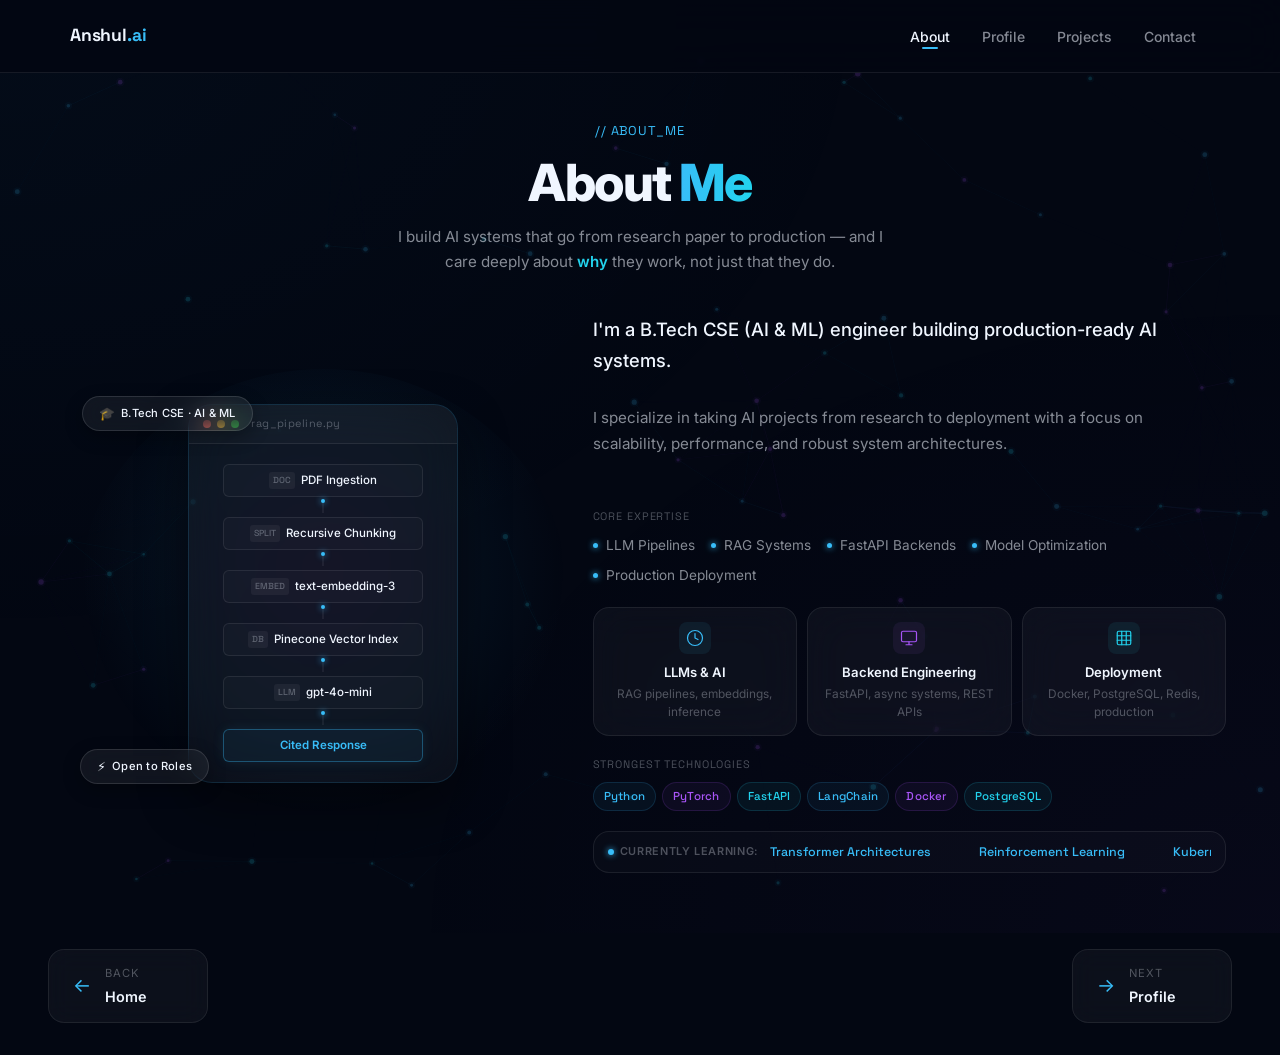
==== commit 13e68cea: "fixing bugs" ====
--- a/about.html
+++ b/about.html
@@ -3,8 +3,8 @@
 <head>
   <meta charset="UTF-8" />
   <meta name="viewport" content="width=device-width, initial-scale=1.0" />
-  <meta name="description" content="About Anshul Verma â€“ AI & ML Engineer. B.Tech CSE (AI & ML) student building intelligent, production-ready systems." />
-  <title>About â€“ Anshul Verma</title>
+  <meta name="description" content="About Anshul Verma — AI & ML Engineer. B.Tech CSE (AI & ML) student building intelligent, production-ready systems." />
+  <title>About — Anshul Verma</title>
   <link rel="preconnect" href="https://fonts.googleapis.com" />
   <link rel="preconnect" href="https://fonts.gstatic.com" crossorigin />
   <link href="https://fonts.googleapis.com/css2?family=Inter:wght@300;400;500;600;700;800;900&family=Space+Grotesk:wght@400;500;600;700&display=swap" rel="stylesheet" />
@@ -16,13 +16,11 @@
   <div class="cursor" id="cursor"></div>
   <div class="cursor-follower" id="cursor-follower"></div>
 
-  <!-- â•â•â•â•â•â•â•â•â•â•â•â•â•â•â•â•â•â•â• NAVIGATION â•â•â•â•â•â•â•â•â•â•â•â•â•â•â•â•â•â•â• -->
+  <!-- ═══════════════════ NAVIGATION ═══════════════════ -->
   <nav class="navbar scrolled" id="navbar">
     <div class="nav-inner">
       <a href="index.html" class="nav-logo" id="nav-logo">
-        <span class="logo-bracket">&lt;</span>
-        Anshul<span class="accent">.av</span>
-        <span class="logo-bracket">/&gt;</span>
+        Anshul<span class="accent">.ai</span>
       </a>
       <ul class="nav-links" id="nav-links">
         <li><a href="about.html"    class="nav-link active" data-page="about">About</a></li>
@@ -36,154 +34,163 @@
     </div>
   </nav>
 
-  <!-- â•â•â•â•â•â•â•â•â•â•â•â•â•â•â•â•â•â•â• ABOUT â•â•â•â•â•â•â•â•â•â•â•â•â•â•â•â•â•â•â• -->
+  <!-- ═══════════════════ ABOUT ═══════════════════ -->
   <section class="page-section about-section" id="about">
-    <div class="page-bg-glow glow-purple-tl"></div>
-    <div class="page-bg-glow glow-blue-br"></div>
     <div class="container">
 
-      <div class="section-header page-header-anim">
+      <!-- Section Header -->
+      <div class="about-section-header about-header-anim">
         <span class="section-tag">// about_me</span>
-        <h1 class="section-title">About <span class="gradient-text">Me</span></h1>
-        <p class="section-sub">I build AI systems that go from research paper to production — and I care deeply about <em style="color:var(--cyan);font-style:normal">why</em> they work, not just that they do.</p>
+        <h1 class="about-main-title">About <span class="about-me-gradient">Me</span></h1>
+        <p class="about-subtitle">I build AI systems that go from research paper to production — and I care deeply about <em class="about-em">why</em> they work, not just that they do.</p>
       </div>
 
-      <div class="about-grid-v2">
-
-        <!-- â”€â”€ LEFT: Visual â”€â”€ -->
-        <div class="about-visual about-animate-left">
+      <!-- Two-column layout: Visual | Content -->
+      <div class="about-split-grid">
+
+        <!-- LEFT: Animated AI Visual Card -->
+        <div class="about-visual-col about-animate-left">
           <div class="about-visual-glow"></div>
 
-          <!-- Brain card -->
-          <div class="about-brain-card glass-card">
-            <svg class="brain-svg" viewBox="0 0 320 280" xmlns="http://www.w3.org/2000/svg">
-              <!-- Connection lines -->
-              <g stroke="rgba(56,189,248,0.3)" stroke-width="1.2" fill="none">
-                <line class="nn-line" x1="60" y1="80"  x2="140" y2="60"/>
-                <line class="nn-line" x1="60" y1="80"  x2="140" y2="110"/>
-                <line class="nn-line" x1="60" y1="140" x2="140" y2="110"/>
-                <line class="nn-line" x1="60" y1="140" x2="140" y2="160"/>
-                <line class="nn-line" x1="60" y1="200" x2="140" y2="160"/>
-                <line class="nn-line" x1="60" y1="200" x2="140" y2="210"/>
-                <line class="nn-line" x1="140" y1="60"  x2="200" y2="80"/>
-                <line class="nn-line" x1="140" y1="110" x2="200" y2="80"/>
-                <line class="nn-line" x1="140" y1="110" x2="200" y2="140"/>
-                <line class="nn-line" x1="140" y1="160" x2="200" y2="140"/>
-                <line class="nn-line" x1="140" y1="160" x2="200" y2="200"/>
-                <line class="nn-line" x1="140" y1="210" x2="200" y2="200"/>
-                <line class="nn-line" x1="200" y1="80"  x2="270" y2="100"/>
-                <line class="nn-line" x1="200" y1="140" x2="270" y2="100"/>
-                <line class="nn-line" x1="200" y1="140" x2="270" y2="180"/>
-                <line class="nn-line" x1="200" y1="200" x2="270" y2="180"/>
-              </g>
-              <!-- Input nodes -->
-              <g fill="rgba(56,189,248,0.9)">
-                <circle class="nn-node n1" cx="60" cy="80"  r="7"/>
-                <circle class="nn-node n2" cx="60" cy="140" r="7"/>
-                <circle class="nn-node n3" cx="60" cy="200" r="7"/>
-              </g>
-              <!-- Hidden layer 1 -->
-              <g fill="rgba(168,85,247,0.9)">
-                <circle class="nn-node n4" cx="140" cy="60"  r="7"/>
-                <circle class="nn-node n5" cx="140" cy="110" r="7"/>
-                <circle class="nn-node n6" cx="140" cy="160" r="7"/>
-                <circle class="nn-node n7" cx="140" cy="210" r="7"/>
-              </g>
-              <!-- Hidden layer 2 -->
-              <g fill="rgba(34,211,238,0.9)">
-                <circle class="nn-node n8" cx="200" cy="80"  r="7"/>
-                <circle class="nn-node n1" cx="200" cy="140" r="7"/>
-                <circle class="nn-node n2" cx="200" cy="200" r="7"/>
-              </g>
-              <!-- Output -->
-              <g fill="rgba(56,189,248,1)">
-                <circle class="nn-node n3" cx="270" cy="100" r="9"/>
-                <circle class="nn-node n4" cx="270" cy="180" r="9"/>
-              </g>
-              <!-- Pulse rings -->
-              <circle cx="160" cy="140" r="30" stroke="rgba(56,189,248,0.3)" stroke-width="1" fill="none" opacity="0.15" class="pulse-ring"/>
-              <circle cx="160" cy="140" r="50" stroke="rgba(168,85,247,0.2)" stroke-width="1" fill="none" opacity="0.15" class="pulse-ring pr2"/>
-            </svg>
-
-            <div class="brain-card-footer">
-              <span class="brain-chip">
-                <span class="chip-dot"></span>
-                Model training â€“ epoch 3/âˆž
-              </span>
-            </div>
-          </div>
-
-          <!-- Floating info chips -->
-          <div class="info-chip chip-a glass-pill">
-            <span class="chip-icon">&#127891;</span> B.Tech CSE &middot; AI &amp; ML
-          </div>
-          <div class="info-chip chip-b glass-pill">
-            <span class="chip-icon">&#128205;</span> India
+          <!-- RAG Pipeline Animated Card -->
+          <div class="about-neural-card glass-card pipeline-card">
+            <div class="about-neural-header">
+              <div class="about-neural-dots">
+                <span class="nd red"></span>
+                <span class="nd yellow"></span>
+                <span class="nd green"></span>
+              </div>
+              <span class="about-neural-title">rag_pipeline.py</span>
+            </div>
+
+            <div class="pipeline-flow">
+              <div class="pipeline-step">
+                <div class="pipeline-node"><span class="node-tag">DOC</span>PDF Ingestion</div>
+                <div class="pipeline-arrow"><div class="arrow-pulse"></div></div>
+              </div>
+              <div class="pipeline-step">
+                <div class="pipeline-node"><span class="node-tag">SPLIT</span>Recursive Chunking</div>
+                <div class="pipeline-arrow"><div class="arrow-pulse"></div></div>
+              </div>
+              <div class="pipeline-step">
+                <div class="pipeline-node"><span class="node-tag">EMBED</span>text-embedding-3</div>
+                <div class="pipeline-arrow"><div class="arrow-pulse"></div></div>
+              </div>
+              <div class="pipeline-step">
+                <div class="pipeline-node"><span class="node-tag">DB</span>Pinecone Vector Index</div>
+                <div class="pipeline-arrow"><div class="arrow-pulse"></div></div>
+              </div>
+              <div class="pipeline-step">
+                <div class="pipeline-node"><span class="node-tag">LLM</span>gpt-4o-mini</div>
+                <div class="pipeline-arrow"><div class="arrow-pulse"></div></div>
+              </div>
+              <div class="pipeline-step last">
+                <div class="pipeline-node highlight">Cited Response</div>
+              </div>
+            </div>
+          </div>
+
+          <!-- Floating chips -->
+          <div class="about-chip chip-a glass-pill">
+            <span class="about-chip-icon">🎓</span> B.Tech CSE · AI &amp; ML
+          </div>
+          <div class="about-chip chip-c glass-pill">
+            <span class="about-chip-icon">⚡</span> Open to Roles
           </div>
         </div>
 
-        <!-- â”€â”€ RIGHT: Text content â”€â”€ -->
-        <div class="about-content about-animate-right">
-
-          <!-- Intro -->
-          <div class="about-intro">
+        <!-- RIGHT: About text content -->
+        <div class="about-content-col about-animate-right">
+
+          <div class="about-text-block">
             <p class="about-lead">
-              I'm a <span class="highlight-word">B.Tech CSE (AI &amp; ML)</span> engineer who turns research into systems that actually ship &mdash; not just demos.
+              I'm a B.Tech CSE (AI &amp; ML) engineer building production-ready AI systems.
             </p>
             <p class="about-body">
-              My work sits at the intersection of <strong style="color:var(--text-primary)">machine learning and backend engineering</strong>.
-              I design and deploy LLM pipelines, RAG systems, and production-grade APIs &mdash;
-              the kind of work where model accuracy and server latency matter equally.
-              If a research paper has a promising idea, my instinct is to implement it, stress-test it, and put it in front of real users.
+              I specialize in taking AI projects from research to deployment with a focus on scalability, performance, and robust system architectures.
             </p>
-            <p class="about-body">
-              I think in systems: every component has a purpose, every abstraction should earn its place.
-              I prefer reading source code over documentation, profiling before optimizing,
-              and shipping a working v1 over architecting a perfect v0 that never ships.
-            </p>
-          </div>
-
-          <!-- Focus area cards - reduced to 2 meaningful ones -->
-          <div class="interest-grid interest-grid-2col">
-            <div class="interest-card glass-card">
-              <div class="interest-icon-wrap blue">
-                <svg viewBox="0 0 24 24" width="22" height="22"><path d="M12 2a10 10 0 100 20A10 10 0 0012 2z"/><path d="M12 6v6l4 2"/></svg>
-              </div>
-              <div>
-                <strong>LLMs &amp; ML Systems</strong>
-                <p>RAG pipelines, fine-tuning, embeddings, inference optimization</p>
-              </div>
-            </div>
-            <div class="interest-card glass-card">
-              <div class="interest-icon-wrap purple">
-                <svg viewBox="0 0 24 24" width="22" height="22"><rect x="2" y="3" width="20" height="14" rx="2"/><path d="M8 21h8M12 17v4"/></svg>
-              </div>
-              <div>
-                <strong>Backend &amp; APIs</strong>
-                <p>FastAPI, async systems, REST &amp; GraphQL, production deployment</p>
-              </div>
-            </div>
-          </div>
-
-          <!-- Currently learning ticker -->
-          <div class="learning-bar">
-            <span class="learning-label">
+            
+            <div class="about-expertise-section">
+              <span class="about-skills-label">Core Expertise</span>
+              <ul class="about-expertise-list">
+                <li><span class="bullet-dot"></span>LLM Pipelines</li>
+                <li><span class="bullet-dot"></span>RAG Systems</li>
+                <li><span class="bullet-dot"></span>FastAPI Backends</li>
+                <li><span class="bullet-dot"></span>Model Optimization</li>
+                <li><span class="bullet-dot"></span>Production Deployment</li>
+              </ul>
+            </div>
+          </div>
+
+          <!-- Focus Cards -->
+          <div class="about-focus-grid">
+            <div class="about-focus-card glass-card">
+              <div class="afc-icon-wrap blue">
+                <svg viewBox="0 0 24 24" width="18" height="18"><path d="M12 2a10 10 0 100 20A10 10 0 0012 2z"/><path d="M12 6v6l4 2"/></svg>
+              </div>
+              <div class="afc-body">
+                <strong>LLMs &amp; AI</strong>
+                <p>RAG pipelines, embeddings, inference</p>
+              </div>
+            </div>
+            <div class="about-focus-card glass-card">
+              <div class="afc-icon-wrap purple">
+                <svg viewBox="0 0 24 24" width="18" height="18"><rect x="2" y="3" width="20" height="14" rx="2"/><path d="M8 21h8M12 17v4"/></svg>
+              </div>
+              <div class="afc-body">
+                <strong>Backend Engineering</strong>
+                <p>FastAPI, async systems, REST APIs</p>
+              </div>
+            </div>
+            <div class="about-focus-card glass-card">
+              <div class="afc-icon-wrap cyan">
+                <svg viewBox="0 0 24 24" width="18" height="18"><rect x="3" y="3" width="18" height="18" rx="2"/><path d="M9 3v18M15 3v18M3 9h18M3 15h18"/></svg>
+              </div>
+              <div class="afc-body">
+                <strong>Deployment</strong>
+                <p>Docker, PostgreSQL, Redis, production</p>
+              </div>
+            </div>
+          </div>
+
+          <!-- Skill Tags -->
+          <div class="about-skills-section">
+            <span class="about-skills-label">Strongest Technologies</span>
+            <div class="about-skill-tags">
+              <span class="skill-tag blue-tag">Python</span>
+              <span class="skill-tag purple-tag">PyTorch</span>
+              <span class="skill-tag cyan-tag">FastAPI</span>
+              <span class="skill-tag blue-tag">LangChain</span>
+              <span class="skill-tag purple-tag">Docker</span>
+              <span class="skill-tag cyan-tag">PostgreSQL</span>
+            </div>
+          </div>
+
+          <!-- Currently Learning Ticker -->
+          <div class="about-learning-bar">
+            <span class="about-learning-label">
               <span class="badge-dot blue-anim"></span>
               Currently learning:
             </span>
-            <div class="learning-ticker-wrap">
-              <div class="learning-ticker" id="learning-ticker">
+            <div class="about-ticker-wrap">
+              <div class="about-ticker" id="about-ticker">
                 <span>Transformer Architectures</span>
                 <span>Reinforcement Learning</span>
                 <span>Kubernetes &amp; MLOps</span>
                 <span>LangGraph Agents</span>
                 <span>Rust for Systems</span>
+                <span>Transformer Architectures</span>
+                <span>Reinforcement Learning</span>
+                <span>Kubernetes &amp; MLOps</span>
+                <span>LangGraph Agents</span>
+                <span>Rust for Systems</span>
               </div>
             </div>
           </div>
 
         </div>
-      </div>
+      </div><!-- end about-split-grid -->
+
     </div>
   </section>
 
@@ -208,5 +215,3 @@
   <script src="script.js?v=20260416162030"></script>
 </body>
 </html>
-
-
--- a/styles.css
+++ b/styles.css
@@ -540,7 +540,7 @@
   margin: 16px auto 0;
 }
 
-/* Reveal animation â€” disabled, all sections use direct CSS animations */
+/* Reveal animation — disabled, all sections use direct CSS animations */
 .reveal {
   opacity: 1;
   transform: none;
@@ -559,291 +559,293 @@
   .reveal { opacity: 1; transform: none; }
 }
 
-/* â”€â”€ About v2 â”€â”€ */
+/* ── About v2 ── */
 .about-section {
   background:
-    radial-gradient(ellipse at top left,  rgba(56,189,248,0.05), transparent 50%),
-    radial-gradient(ellipse at bottom right, rgba(168,85,247,0.05), transparent 50%);
+    radial-gradient(ellipse at top left, rgba(56,189,248,0.03), transparent 50%),
+    radial-gradient(ellipse at bottom right, rgba(168,85,247,0.03), transparent 50%);
+  padding: 80px 0;
 }
 
 /* Slightly fade particles on about page for less visual noise */
-[data-page="about"] #neural-canvas { opacity: 0.28; }
-
-.PLACEHOLDER_REMOVE {
-}
-
-/* About section â€” always visible, animates in nicely when JS adds .about-visible */
-.about-header-anim,
-.about-animate-left,
-.about-animate-right {
-  /* Start visible â€” JS will briefly hide and animate in for enhancement */
-  opacity: 1;
-  transform: none;
-  transition: opacity 0.7s cubic-bezier(0.4, 0, 0.2, 1),
-              transform 0.7s cubic-bezier(0.4, 0, 0.2, 1);
-}
-
-/* JS-enhanced: only hide initially if JS is active (body gets js-ready class) */
-.js-ready .about-header-anim { opacity: 0; transform: translateY(24px); }
-.js-ready .about-animate-left  { opacity: 0; transform: translateX(-36px); }
-.js-ready .about-animate-right { opacity: 0; transform: translateX(36px); }
-
+[data-page="about"] #neural-canvas { opacity: 0.22; }
+
+.about-section-header { text-align: center; margin-bottom: 40px; }
+.about-main-title {
+  font-size: clamp(2.1rem, 4.5vw, 3.2rem);
+  font-weight: 800;
+  letter-spacing: -0.03em;
+  line-height: 1.15;
+  margin-bottom: 12px;
+}
+.about-me-gradient {
+  background: linear-gradient(90deg, var(--blue), var(--cyan));
+  -webkit-background-clip: text;
+  background-clip: text;
+  -webkit-text-fill-color: transparent;
+}
+.about-subtitle {
+  font-size: 0.95rem;
+  color: var(--text-secondary);
+  max-width: 500px;
+  margin: 0 auto;
+  line-height: 1.65;
+}
+.about-em { color: var(--cyan); font-style: normal; font-weight: 600; }
+
+.about-header-anim, .about-animate-left, .about-animate-right {
+  opacity: 1; transform: none;
+  transition: opacity 0.75s cubic-bezier(0.4,0,0.2,1), transform 0.75s cubic-bezier(0.4,0,0.2,1);
+}
+.js-ready .about-header-anim  { opacity: 0; transform: translateY(20px); }
+.js-ready .about-animate-left  { opacity: 0; transform: translateX(-30px); }
+.js-ready .about-animate-right { opacity: 0; transform: translateX(30px); }
 .about-header-anim.about-visible  { opacity: 1; transform: translateY(0); }
 .about-animate-left.about-visible  { opacity: 1; transform: translateX(0); }
 .about-animate-right.about-visible { opacity: 1; transform: translateX(0); }
-
-/* Safety: always show regardless */
 .reveal-unlocked .about-header-anim,
 .reveal-unlocked .about-animate-left,
-.reveal-unlocked .about-animate-right {
-  opacity: 1 !important;
-  transform: none !important;
-}
-
-/* Split grid */
-.about-grid-v2 {
+.reveal-unlocked .about-animate-right { opacity: 1 !important; transform: none !important; }
+
+.about-split-grid {
   display: grid;
-  grid-template-columns: 1fr 1.15fr;
-  gap: 60px;
-  align-items: center;
-}
-
-/* â”€â”€ LEFT: Visual â”€â”€ */
-.about-visual {
+  grid-template-columns: 42% 58%;
+  gap: 40px;
+  align-items: center;
+}
+
+.about-visual-col {
   position: relative;
   display: flex;
   justify-content: center;
   align-items: center;
   min-height: 420px;
-  min-width: 0;
 }
 .about-visual-glow {
   position: absolute;
-  width: 340px; height: 340px;
+  inset: -15px;
   border-radius: 50%;
-  background: radial-gradient(circle, rgba(168,85,247,0.12), rgba(56,189,248,0.08) 50%, transparent 70%);
-  animation: glow-pulse 4s ease-in-out infinite;
+  background: radial-gradient(circle at 50% 45%, rgba(168,85,247,0.06) 0%, rgba(56,189,248,0.04) 45%, transparent 70%);
   pointer-events: none;
 }
-
-/* Brain card */
-.about-brain-card {
-  width: 340px;
-  padding: 20px 20px 14px;
-  border-color: rgba(168,85,247,0.2);
-  box-shadow: 0 24px 60px rgba(0,0,0,0.5), 0 0 40px rgba(168,85,247,0.12);
+.about-neural-card {
+  width: 100%;
+  max-width: 270px;
+  padding: 0;
+  overflow: hidden;
+  border-color: rgba(56,189,248,0.15);
+  box-shadow: 0 20px 50px rgba(0,0,0,0.45);
   animation: card-float 7s ease-in-out infinite;
+  position: relative;
   z-index: 2;
-  position: relative;
-}
-.brain-svg { width: 100%; height: auto; display: block; }
-
-/* Neural node pulse animations */
-.nn-node { animation: node-pulse 3s ease-in-out infinite; }
-.n1 { animation-delay: 0s; }
-.n2 { animation-delay: 0.4s; }
-.n3 { animation-delay: 0.8s; }
-.n4 { animation-delay: 0.2s; }
-.n5 { animation-delay: 0.6s; }
-.n6 { animation-delay: 1s; }
-.n7 { animation-delay: 0.3s; }
-.n8 { animation-delay: 0.9s; }
-@keyframes node-pulse {
-  0%,100% { opacity: 0.8; transform: scale(1); }
-  50%      { opacity: 1;   transform: scale(1.15); }
-}
-
-/* Connection line shimmer */
-.nn-line { animation: line-shimmer 3s ease-in-out infinite; }
-.nn-line:nth-child(even) { animation-delay: 0.7s; }
-@keyframes line-shimmer {
-  0%,100% { opacity: 0.25; }
-  50%      { opacity: 0.65; }
-}
-
-/* Pulse rings on center node */
-.pulse-ring { animation: ring-expand 3s ease-out infinite; transform-origin: 160px 140px; }
-.pr2        { animation-delay: 1s; }
-@keyframes ring-expand {
-  0%   { transform: scale(0.8); opacity: 0.4; }
-  70%  { transform: scale(1.4); opacity: 0; }
-  100% { transform: scale(0.8); opacity: 0; }
-}
-
-/* Card footer chip */
-.brain-card-footer {
-  margin-top: 12px;
-  padding-top: 12px;
-  border-top: 1px solid var(--border);
-  display: flex;
-  justify-content: center;
-}
-.brain-chip {
-  display: inline-flex;
-  align-items: center;
-  gap: 8px;
-  font-size: 0.72rem;
+  transition: all 0.4s cubic-bezier(0.4,0,0.2,1);
+}
+.about-neural-card:hover {
+  transform: translateY(-4px) !important;
+  border-color: rgba(56,189,248,0.35);
+  box-shadow: 0 24px 60px rgba(0,0,0,0.5), 0 0 40px rgba(56,189,248,0.1);
+}
+.about-neural-header {
+  display: flex;
+  align-items: center;
+  gap: 10px;
+  padding: 10px 14px;
+  border-bottom: 1px solid var(--border);
+  background: rgba(255,255,255,0.02);
+}
+.about-neural-dots { display: flex; gap: 6px; }
+.nd { width: 8px; height: 8px; border-radius: 50%; flex-shrink: 0; }
+.nd.red    { background: #ff5f57; }
+.nd.yellow { background: #febc2e; }
+.nd.green  { background: #28c840; }
+.about-neural-title {
   font-family: var(--font-mono);
+  font-size: 0.68rem;
   color: var(--text-muted);
   letter-spacing: 0.04em;
-}
-.chip-dot {
-  width: 7px; height: 7px;
-  border-radius: 50%;
-  background: #a855f7;
-  box-shadow: 0 0 8px #a855f7;
-  animation: pulse-dot 1.5s ease infinite;
-  flex-shrink: 0;
-}
-
-/* Floating info chips */
-.info-chip {
-  position: absolute;
-  font-size: 0.78rem;
+  margin-left: 2px;
+}
+
+/* Pipeline Flow Animations & Styles */
+.pipeline-flow {
+  display: flex;
+  flex-direction: column;
+  align-items: center;
+  padding: 20px 16px;
+  gap: 2px;
+}
+.pipeline-step {
+  display: flex;
+  flex-direction: column;
+  align-items: center;
+  width: 100%;
+}
+.pipeline-node {
+  background: rgba(255, 255, 255, 0.02);
+  border: 1px solid var(--border);
+  border-radius: 6px;
+  padding: 6px 10px;
+  font-size: 0.72rem;
   font-weight: 500;
+  color: var(--text-primary);
   display: flex;
   align-items: center;
   gap: 6px;
-  box-shadow: 0 8px 24px rgba(0,0,0,0.4);
-  animation: tag-float 4s ease-in-out infinite;
-  z-index: 3;
-  white-space: nowrap;
-}
-.chip-icon { font-size: 0.9rem; }
-.chip-a { top: 8%;  left: -10px; animation-delay: 0s; }
-.chip-b { top: 45%; right: -16px; animation-delay: -1.5s; }
-.chip-c { bottom: 8%; left: 10px; animation-delay: -2.8s; }
-
-/* â”€â”€ RIGHT: Content â”€â”€ */
-.about-content { display: flex; flex-direction: column; gap: 36px; min-width: 0; }
-
-.about-intro { display: flex; flex-direction: column; gap: 18px; }
-.about-lead {
-  font-size: 1.12rem;
-  font-weight: 500;
-  line-height: 1.7;
-  color: var(--text-primary);
-}
-.highlight-word {
-  background: var(--grad-text);
-  -webkit-background-clip: text;
-  background-clip: text;
-  -webkit-text-fill-color: transparent;
-  background-size: 200% auto;
-  animation: grad-shift 4s ease infinite;
-  font-weight: 700;
-}
-.about-body {
-  font-size: 0.94rem;
-  color: var(--text-secondary);
-  line-height: 1.8;
-}
-.about-body em {
-  color: var(--cyan);
-  font-style: normal;
-  font-weight: 500;
-}
-
-/* Interest cards -- default 2x2 grid */
-.interest-grid {
-  display: grid;
-  grid-template-columns: 1fr 1fr;
-  gap: 12px;
-}
-/* 2-card layout: side by side, slightly larger */
-.interest-grid-2col {
-  display: grid;
-  grid-template-columns: 1fr 1fr;
-  gap: 14px;
-}
-.interest-grid-2col .interest-card {
-  padding: 20px 20px;
-}
-.interest-grid-2col .interest-card strong { font-size: 0.92rem; }
-.interest-grid-2col .interest-card p { font-size: 0.82rem; }
-.interest-card {
-  display: flex;
-  align-items: flex-start;
-  gap: 14px;
-  padding: 16px 18px;
-  border-radius: var(--radius-md);
   transition: var(--transition);
-}
-.interest-card:hover {
-  transform: translateY(-3px);
-  border-color: var(--border-hov);
-  background: var(--bg-card-hov);
-}
-.interest-card strong {
-  display: block;
-  font-size: 0.88rem;
-  font-weight: 650;
-  margin-bottom: 4px;
-  color: var(--text-primary);
-}
-.interest-card p {
-  font-size: 0.78rem;
-  color: var(--text-muted);
-  margin: 0;
-  line-height: 1.55;
-}
-
-/* Colored icon wraps */
-.interest-icon-wrap {
-  width: 40px; height: 40px;
-  border-radius: var(--radius-sm);
-  display: flex;
-  align-items: center;
+  width: 100%;
+  max-width: 200px;
   justify-content: center;
-  flex-shrink: 0;
-}
-.interest-icon-wrap.blue   { background: rgba(56,189,248,0.1);  color: var(--blue); }
-.interest-icon-wrap.purple { background: rgba(168,85,247,0.1); color: var(--purple); }
-.interest-icon-wrap.cyan   { background: rgba(34,211,238,0.1);  color: var(--cyan); }
-.interest-icon-wrap.pink   { background: rgba(236,72,153,0.1);  color: var(--pink); }
-.interest-icon-wrap svg    { stroke-width: 1.5; }
-
-/* Learning ticker bar */
-.learning-bar {
-  display: flex;
-  align-items: center;
-  gap: 14px;
-  padding: 13px 18px;
-  background: rgba(255,255,255,0.03);
-  border: 1px solid var(--border);
-  border-radius: var(--radius-md);
-  overflow: hidden;
-}
-.learning-label {
-  display: flex;
-  align-items: center;
-  gap: 8px;
-  font-size: 0.75rem;
+}
+.pipeline-node:hover {
+  background: rgba(255, 255, 255, 0.05);
+  border-color: rgba(56, 189, 248, 0.3);
+}
+.pipeline-node.highlight {
+  background: rgba(56, 189, 248, 0.06);
+  border-color: rgba(56, 189, 248, 0.35);
+  color: var(--blue);
   font-weight: 600;
+  box-shadow: 0 0 12px rgba(56, 189, 248, 0.1);
+}
+.node-tag {
+  font-family: var(--font-mono);
+  font-size: 0.55rem;
+  background: rgba(255, 255, 255, 0.05);
+  padding: 1px 4px;
+  border-radius: 3px;
   color: var(--text-muted);
   text-transform: uppercase;
-  letter-spacing: 0.06em;
-  white-space: nowrap;
-  flex-shrink: 0;
+}
+.pipeline-arrow {
+  height: 14px;
+  width: 2px;
+  background: rgba(255, 255, 255, 0.06);
+  position: relative;
+  margin: 2px 0;
+}
+.arrow-pulse {
+  width: 4px;
+  height: 4px;
+  border-radius: 50%;
+  background: var(--blue);
+  box-shadow: 0 0 6px var(--blue);
+  position: absolute;
+  left: -1px;
+  top: 0;
+  animation: arrow-flow 2s infinite linear;
+}
+@keyframes arrow-flow {
+  0% { top: 0; opacity: 0; }
+  20% { opacity: 1; }
+  80% { opacity: 1; }
+  100% { top: 100%; opacity: 0; }
+}
+
+.about-chip {
+  position: absolute;
+  font-size: 0.7rem; font-weight: 500;
+  display: flex; align-items: center; gap: 6px;
+  box-shadow: 0 6px 18px rgba(0,0,0,0.3);
+  white-space: nowrap; z-index: 4;
+}
+.about-chip-icon { font-size: 0.8rem; }
+.chip-a { top: 12px;   left: -12px;   animation: tag-float 4s ease-in-out infinite; animation-delay: 0s; }
+.chip-c { bottom: 20px; left: -14px;  animation: tag-float 4s ease-in-out infinite; animation-delay: -2.8s; }
+
+.about-content-col { display: flex; flex-direction: column; gap: 20px; min-width: 0; }
+.about-text-block { display: flex; flex-direction: column; gap: 12px; max-width: 580px; }
+.about-lead { font-size: 1.1rem; font-weight: 500; line-height: 1.6; color: var(--text-primary); }
+.about-body { font-size: 0.92rem; color: var(--text-secondary); line-height: 1.85; }
+
+.about-expertise-section {
+  display: flex;
+  flex-direction: column;
+  gap: 8px;
+  margin-top: 6px;
+}
+.about-expertise-list {
+  list-style: none;
+  padding: 0;
+  display: flex;
+  flex-wrap: wrap;
+  gap: 8px 16px;
+}
+.about-expertise-list li {
+  font-size: 0.85rem;
+  color: var(--text-secondary);
+  display: flex;
+  align-items: center;
+  gap: 8px;
+}
+.bullet-dot {
+  width: 5px;
+  height: 5px;
+  border-radius: 50%;
+  background-color: var(--blue);
+  display: inline-block;
+  box-shadow: 0 0 6px var(--blue);
+}
+
+.about-focus-grid { display: grid; grid-template-columns: repeat(3, 1fr); gap: 10px; }
+.about-focus-card {
+  display: flex; flex-direction: column; align-items: center; text-align: center; gap: 8px; padding: 14px 10px;
+  border-radius: var(--radius-md); transition: var(--transition);
+}
+.about-focus-card:hover {
+  transform: translateY(-2px);
+  border-color: rgba(56,189,248,0.25);
+  box-shadow: 0 6px 20px rgba(56,189,248,0.06);
+}
+.afc-icon-wrap {
+  width: 32px; height: 32px; border-radius: var(--radius-sm);
+  display: flex; align-items: center; justify-content: center; flex-shrink: 0; transition: var(--transition);
+}
+.afc-icon-wrap.blue   { background: rgba(56,189,248,0.08);  color: var(--blue); }
+.afc-icon-wrap.purple { background: rgba(168,85,247,0.08); color: var(--purple); }
+.afc-icon-wrap.cyan   { background: rgba(34,211,238,0.08); color: var(--cyan); }
+.about-focus-card:hover .afc-icon-wrap.blue   { background: rgba(56,189,248,0.15); box-shadow: 0 0 12px rgba(56,189,248,0.15); }
+.about-focus-card:hover .afc-icon-wrap.purple { background: rgba(168,85,247,0.15); box-shadow: 0 0 12px rgba(168,85,247,0.15); }
+.about-focus-card:hover .afc-icon-wrap.cyan   { background: rgba(34,211,238,0.15); box-shadow: 0 0 12px rgba(34,211,238,0.15); }
+.afc-icon-wrap svg { stroke-width: 1.6; }
+.afc-body strong { display: block; font-size: 0.82rem; font-weight: 600; color: var(--text-primary); margin-bottom: 3px; }
+.afc-body p { font-size: 0.74rem; color: var(--text-muted); margin: 0; line-height: 1.45; }
+
+.about-skills-section { display: flex; flex-direction: column; gap: 8px; }
+.about-skills-label { font-family: var(--font-mono); font-size: 0.68rem; color: var(--text-muted); text-transform: uppercase; letter-spacing: 0.08em; }
+.about-skill-tags { display: flex; flex-wrap: wrap; gap: 6px; }
+.skill-tag {
+  padding: 4px 10px; border-radius: 99px;
+  font-size: 0.72rem; font-weight: 500; font-family: var(--font-mono);
+  letter-spacing: 0.02em; transition: var(--transition); cursor: default;
+}
+.skill-tag.blue-tag   { background: rgba(56,189,248,0.06);  border: 1px solid rgba(56,189,248,0.15);  color: var(--blue); }
+.skill-tag.purple-tag { background: rgba(168,85,247,0.06); border: 1px solid rgba(168,85,247,0.15); color: var(--purple); }
+.skill-tag.cyan-tag   { background: rgba(34,211,238,0.06);  border: 1px solid rgba(34,211,238,0.15);  color: var(--cyan); }
+.skill-tag:hover { transform: translateY(-1px) scale(1.02); background: rgba(56,189,248,0.1); border-color: rgba(56,189,248,0.3); box-shadow: 0 2px 8px rgba(56,189,248,0.1); }
+
+.about-learning-bar {
+  display: flex; align-items: center; gap: 12px;
+  padding: 10px 14px; background: rgba(255,255,255,0.02);
+  border: 1px solid var(--border); border-radius: var(--radius-md);
+  overflow: hidden; transition: var(--transition);
+}
+.about-learning-bar:hover { border-color: rgba(56,189,248,0.2); }
+.about-learning-label {
+  display: flex; align-items: center; gap: 6px;
+  font-size: 0.68rem; font-weight: 600; color: var(--text-muted);
+  text-transform: uppercase; letter-spacing: 0.06em; white-space: nowrap; flex-shrink: 0;
 }
 .badge-dot.blue-anim {
-  background: var(--blue);
-  box-shadow: 0 0 8px var(--blue);
-  animation: pulse-dot 1.5s ease infinite;
-}
-.learning-ticker-wrap { overflow: hidden; flex: 1; min-width: 0; }
-.learning-ticker {
-  display: flex;
-  gap: 0;
-}
-.learning-ticker span {
-  font-size: 0.82rem;
-  font-family: var(--font-mono);
-  color: var(--blue);
-  font-weight: 500;
-  white-space: nowrap;
-  padding-right: 60px;
-  animation: ticker-scroll 14s linear infinite;
+  width: 6px; height: 6px; border-radius: 50%;
+  background: var(--blue); box-shadow: 0 0 6px var(--blue);
+  animation: pulse-dot 1.5s ease infinite; flex-shrink: 0;
+}
+.about-ticker-wrap { overflow: hidden; flex: 1; min-width: 0; }
+.about-ticker { display: flex; gap: 0; }
+.about-ticker span {
+  font-size: 0.78rem; font-family: var(--font-mono); color: var(--blue);
+  font-weight: 500; white-space: nowrap; padding-right: 48px;
+  animation: ticker-scroll 16s linear infinite;
 }
 @keyframes ticker-scroll {
   0%   { transform: translateX(0); }
@@ -851,18 +853,16 @@
 }
 
 /* â”€â”€ Responsive â”€â”€ */
-@media (max-width: 960px) {
-  .about-grid-v2 { grid-template-columns: 1fr; gap: 48px; }
-  .about-visual  { min-height: 320px; }
-  .about-brain-card { width: 300px; }
-  .chip-a { top: 5%;  left: 0; }
-  .chip-b { top: 42%; right: 0; }
-  .chip-c { bottom: 5%; left: 20px; }
-}
-@media (max-width: 600px) {
-  .interest-grid { grid-template-columns: 1fr; }
-  .learning-bar  { flex-direction: column; align-items: flex-start; gap: 8px; }
-  .about-brain-card { width: 280px; }
+@media (max-width: 1000px) {
+  .about-split-grid { grid-template-columns: 1fr; gap: 40px; }
+  .about-visual-col { justify-content: center; min-height: auto; }
+  .about-neural-card { max-width: 270px; }
+  .chip-a { top: -8px; left: 0; }
+  .chip-c { bottom: 12px; left: 0; }
+}
+@media (max-width: 640px) {
+  .about-focus-grid { grid-template-columns: 1fr; }
+  .about-learning-bar { flex-direction: column; align-items: flex-start; gap: 6px; }
 }
 
 .about-img-wrap { position: relative; display: flex; justify-content: center; }
@@ -1707,7 +1707,7 @@
 
 /* â”€â”€ Name with per-character stagger â”€â”€ */
 .hero-name {
-  font-size: clamp(3rem, 6vw, 5.5rem);
+  font-size: clamp(2.4rem, 4.8vw, 4.4rem);
   font-weight: 900;
   letter-spacing: -0.04em;
   line-height: 1;
@@ -1837,7 +1837,7 @@
 
 /* â”€â”€ Responsive tweaks for new hero â”€â”€ */
 @media (max-width: 1024px) {
-  .hero-name { font-size: clamp(2.6rem, 7vw, 4.5rem); }
+  .hero-name { font-size: clamp(2.1rem, 5.6vw, 3.6rem); }
   #hero-sub { padding-left: 0; }
   #hero-sub::before { display: none; }
   .hero-role { justify-content: center; }
@@ -1845,7 +1845,7 @@
   .hero-name-wrap { text-align: center; }
 }
 @media (max-width: 768px) {
-  .hero-name { font-size: 2.6rem; }
+  .hero-name { font-size: 2.1rem; }
   .hero-role { font-size: 0.9rem; }
 }
 
